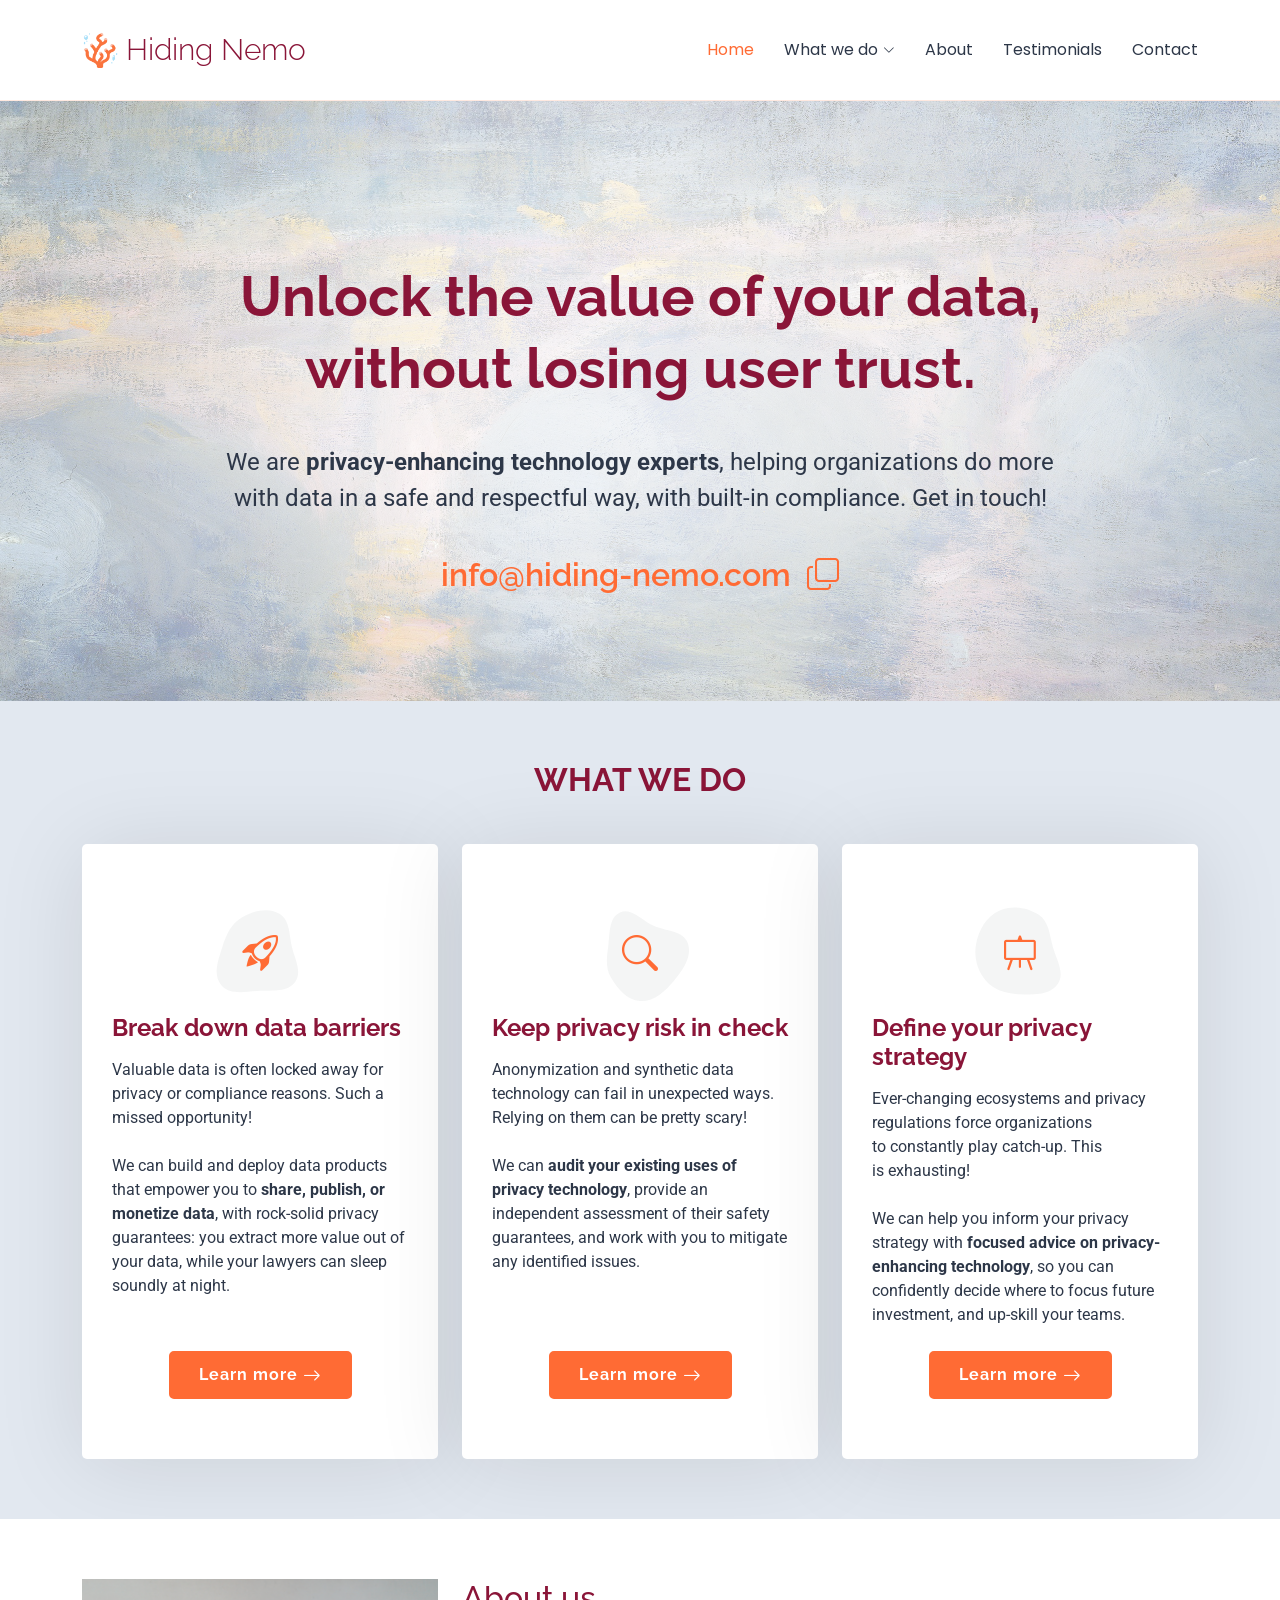
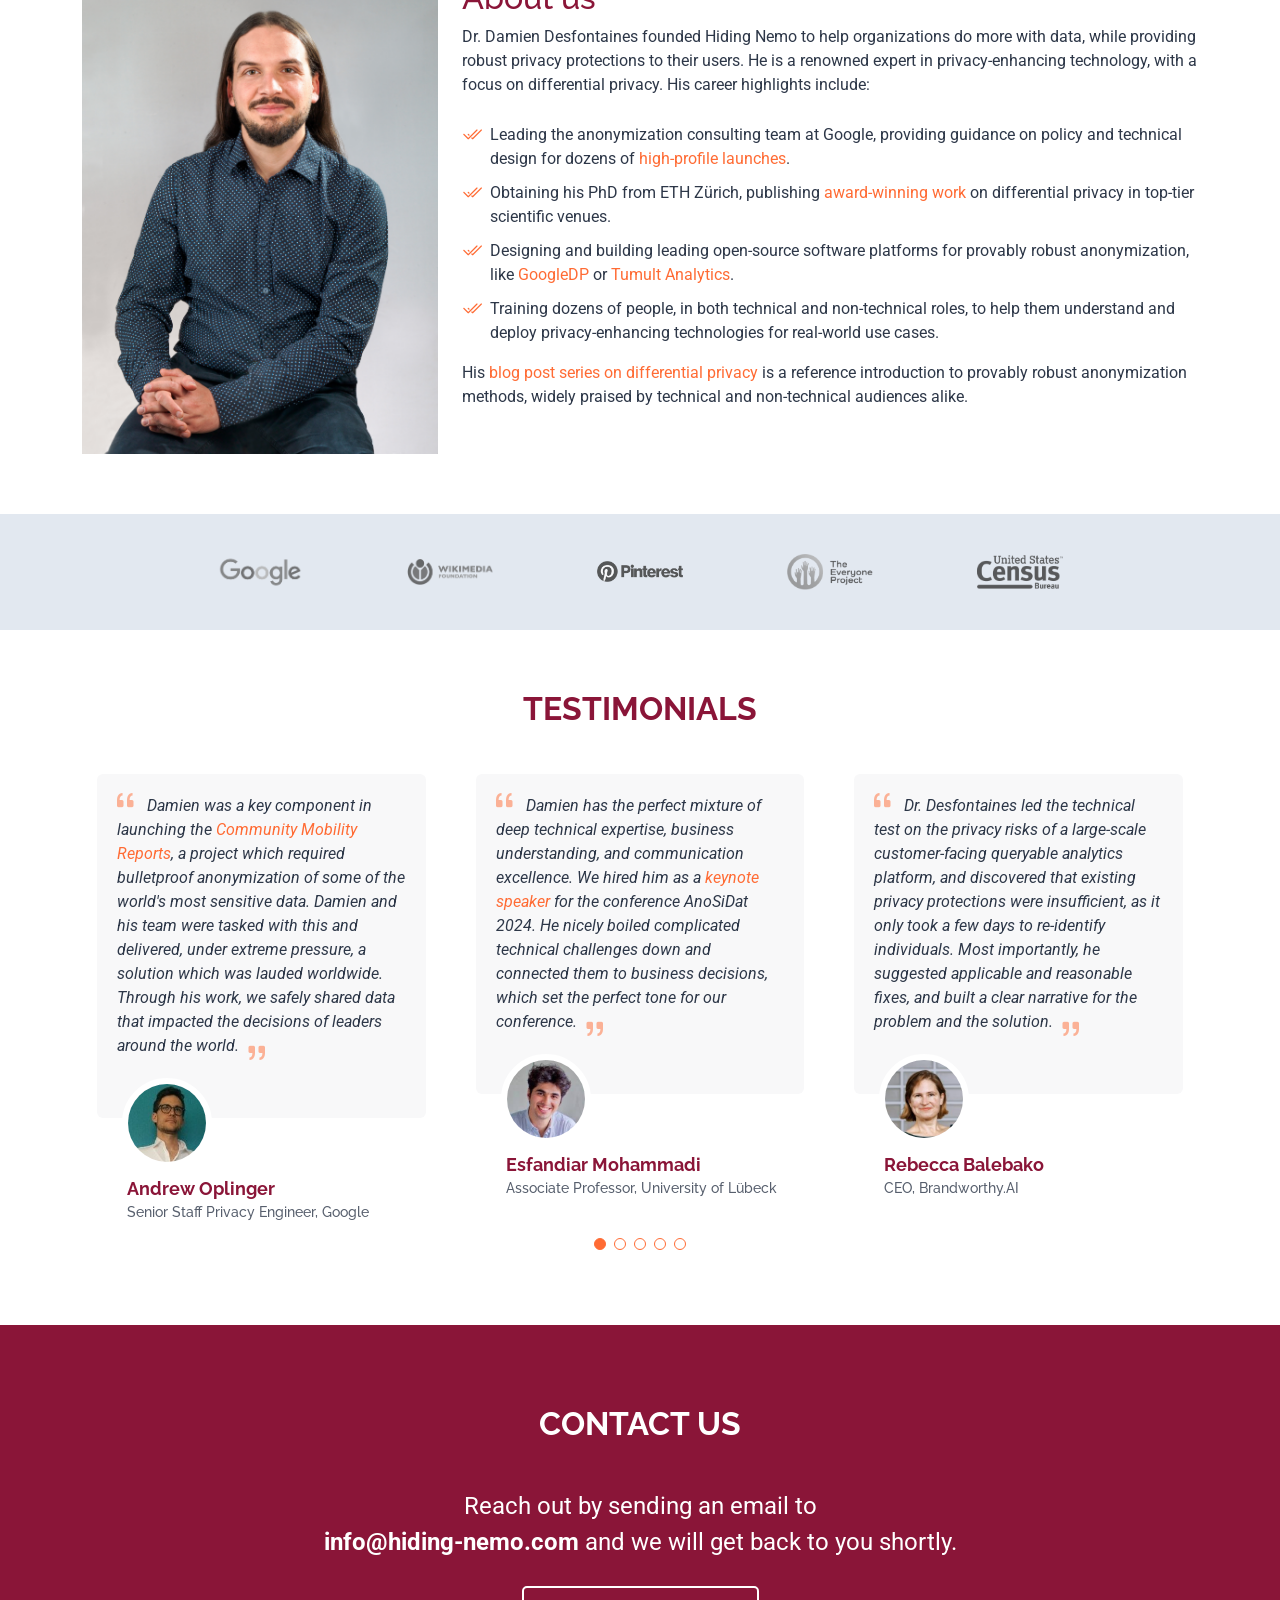
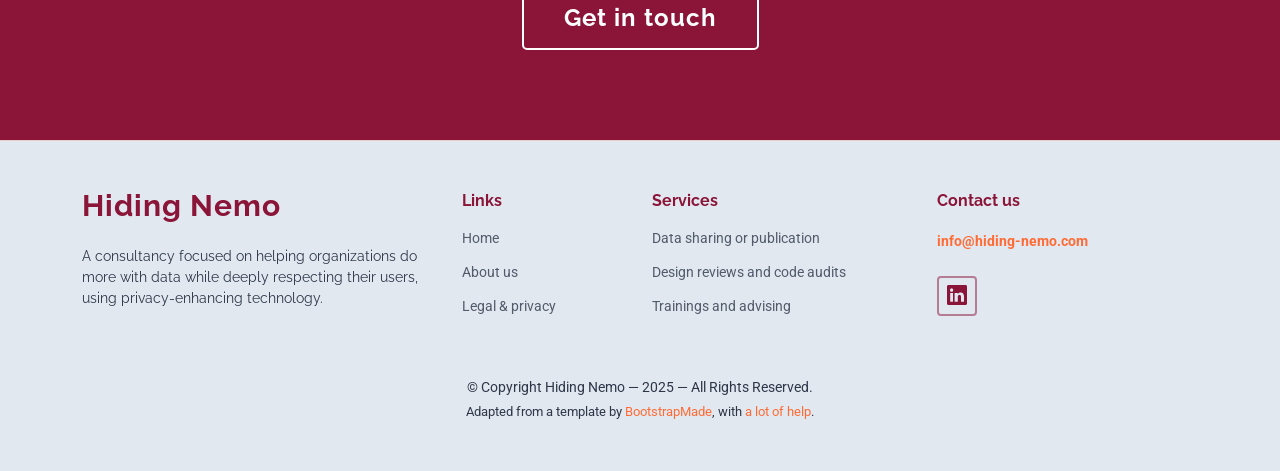
==== index.html @ 46b13c15 "website as of october 2025" ====
<!DOCTYPE html>
<html lang="en">

<head>
  <meta charset="utf-8">
  <meta content="width=device-width, initial-scale=1.0" name="viewport">
  <title>Hiding Nemo — Unlock the value of your data, without losing user trust.</title>

  <meta name="title" property="og:title" content="Hiding Nemo — Unlock the value of your data, without losing user trust." />
  <meta property="twitter:title" content="Hiding Nemo — Unlock the value of your data, without losing user trust." />
  <meta name="description" property="og:description" content="An independent consultancy helping organizations do more with data in a safe and respectful way, with built-in compliance. Get in touch!" />
  <meta name="twitter:description" content="An independent consultancy helping organizations do more with data in a safe and respectful way, with built-in compliance. Get in touch!" />
  <meta property="summary" content="An independent consultancy helping organizations do more with data in a safe and respectful way, with built-in compliance. Get in touch!"/>
  <meta name="twitter:card" content="summary"/>
  <meta name="image" property="og:image" content="https://hiding-nemo.com/assets/img/hero-screenshot.png" />
  <meta property="twitter:image" content="https://hiding-nemo.com/assets/img/hero-screenshot.png" />
  <meta property="twitter:image:alt" content="A simple logo showing a orange coral with a few bubbles around." />
  <link rel="canonical" href="https://hiding-nemo.com" />

  <meta name="keywords" content="privacy, privacy-enhancing technology, consultancy, damien desfontaines, hiding nemo, differential privacy, anonymization, privacy risk analysis">

  <meta name="google-site-verification" content="nn-i6v1p6hjgu8lfQR-I9v1l7ilHNwzikw5THmis2xc" />

  <!-- Favicons -->
  <link rel="apple-touch-icon" sizes="180x180" href="apple-touch-icon.png">
  <link rel="icon" type="image/png" sizes="32x32" href="favicon-32x32.png">
  <link rel="icon" type="image/png" sizes="16x16" href="favicon-16x16.png">
  <link rel="manifest" href="/site.webmanifest">

  <!-- Fonts -->
  <link href="https://fonts.googleapis.com" rel="preconnect">
  <link href="https://fonts.gstatic.com" rel="preconnect" crossorigin>
  <link href="https://fonts.googleapis.com/css2?family=Roboto:ital,wght@0,100;0,300;0,400;0,500;0,700;0,900;1,100;1,300;1,400;1,500;1,700;1,900&family=Poppins:ital,wght@0,100;0,200;0,300;0,400;0,500;0,600;0,700;0,800;0,900;1,100;1,200;1,300;1,400;1,500;1,600;1,700;1,800;1,900&family=Raleway:ital,wght@0,100;0,200;0,300;0,400;0,500;0,600;0,700;0,800;0,900;1,100;1,200;1,300;1,400;1,500;1,600;1,700;1,800;1,900&display=swap" rel="stylesheet">

  <!-- Vendor CSS Files -->
  <link href="assets/vendor/bootstrap/css/bootstrap.min.css" rel="stylesheet">
  <link href="assets/vendor/bootstrap-icons/bootstrap-icons.css" rel="stylesheet">
  <link href="assets/vendor/aos/aos.css" rel="stylesheet">
  <link href="assets/vendor/glightbox/css/glightbox.min.css" rel="stylesheet">
  <link href="assets/vendor/swiper/swiper-bundle.min.css" rel="stylesheet">

  <!-- Main CSS File -->
  <link href="assets/css/main.css" rel="stylesheet">
</head>

<body class="index-page">

  <header id="header" class="header d-flex align-items-center sticky-top">
    <div class="container-fluid container-xl position-relative d-flex align-items-center">

      <a href="index.html" class="logo d-flex align-items-center me-auto">
        <img src="assets/img/logo.png" alt="">
        <h1 class="sitename">Hiding Nemo</h1>
      </a>

      <nav id="navmenu" class="navmenu">
        <ul>
          <li><a href="#hero" class="active">Home<br></a></li>
          <li class="dropdown"><a href="#services"><span>What we do</span> <i class="bi bi-chevron-down toggle-dropdown"></i></a>
            <ul>
              <li><a href="building.html">Data sharing or publication</a></li>
              <li><a href="auditing.html">Design reviews and code audits</a></li>
              <li><a href="advising.html">Trainings and advising</a></li>
            </ul>
          </li>
          <li><a href="#about">About</a></li>
          <li><a href="#testimonials">Testimonials</a></li>
          <li><a href="#contact">Contact</a></li>
        </ul>
        <i class="mobile-nav-toggle d-xl-none bi bi-list"></i>
      </nav>

      <!-- <a class="btn-getstarted" href="#about">Get Started</a> -->

    </div>
  </header>

  <main class="main">

    <!-- Hero Section -->
    <section id="hero" class="hero section">

      <img src="assets/img/website-background-cropped-resized.jpg" alt="" data-aos="fade-in" class="">
      <!-- In case you're wondering: Claude Monet's Waterloo Bridge, London, at Sunset -->

      <div class="container">
        <div class="row justify-content-center" data-aos="zoom-out">
          <div class="col-lg-11 text-center">
            <h2>Unlock the value of your data, without losing user trust.</h2>
            <p>We are <b>privacy-enhancing technology experts</b>, helping
            organizations do more with data in a safe and respectful way, with
            built-in compliance. Get in touch!</p>
            <h3 id="hero-email">&nbsp;</h3>
            <script>
              var i = "info";
              var h = "hiding-nemo.com";
              var email = i + "@" + h;
              var copyIcon = '<i id="copy-icon" class="bi bi-copy"></i>';
              var copySuccessIcon = '<i id="copy-success-icon" class="bi bi-check2-square"></i>';
              var element = document.getElementById("hero-email");
              element.innerHTML = email + "&nbsp;&nbsp;" + copyIcon + copySuccessIcon;
              var copyElt = document.getElementById("copy-icon");
              var copySuccessElt = document.getElementById("copy-success-icon");
              console.log("hello!");
              element.addEventListener("click", async function(event) {
                try {
                  await navigator.clipboard.writeText(email);
                  console.log('Email copied to clipboard: ' + email);
                  copyElt.style.display = "none";
                  copySuccessElt.style.display = "revert";
                  setTimeout(() => {
                    copyElt.style.display = "revert";
                    copySuccessElt.style.display = "none";
                  }, 1500);
                } catch (err) {
                  console.error('Failed to copy email: ', err);
                }
              });
            </script>
          </div>
        </div>

      </div>

    </section><!-- /Hero Section -->

    <!-- Services Section -->
    <section id="services" class="services section light-background">

      <!-- Section Title -->
      <div class="container section-title" data-aos="fade-up">
        <h2>What we do</h2>
        <!--
        <p>We help organizations <b>unlock the value of their data</b>, in a way
        that provides a <b>rock-solid compliance story</b>, and <b>deeply
        respects their users</b>.</p>
        -->
      </div><!-- End Section Title -->

      <div class="container">

        <div class="row gy-4">

          <div class="col-lg-4" data-aos="fade-up" data-aos-delay="100">
            <div class="service-item position-relative">
              <div>
                <div class="icon">
                  <svg width="100" height="100" viewBox="0 0 600 600" xmlns="http://www.w3.org/2000/svg">
                    <path stroke="none" stroke-width="0" fill="#f5f5f5" d="M300,521.0016835830174C376.1290562159157,517.8887921683347,466.0731472004068,529.7835943286574,510.70327084640275,468.03025145048787C554.3714126377745,407.6079735673963,508.03601936045806,328.9844924480964,491.2728898941984,256.3432110539036C474.5976632858925,184.082847569629,479.9380746630129,96.60480741107993,416.23090153303,58.64404602377083C348.86323505073057,18.502131276798302,261.93793281208167,40.57373210992963,193.5410806939664,78.93577620505333C130.42746243093433,114.334589627462,98.30271207620316,179.96522072025542,76.75703585869454,249.04625023123273C51.97151888228291,328.5150500222984,13.704378332031375,421.85034740162234,66.52175969318436,486.19268352777647C119.04800174914682,550.1803526380478,217.28368757567262,524.383925680826,300,521.0016835830174"></path>
                  </svg>
                  <i class="bi bi-rocket-takeoff"></i>
                </div>
                <!-- TODO: decide whether to use class="stretched-link" here -->
                <a href="building.html">
                  <h3>Break down data barriers</h3>
                </a>
                <p>Valuable data is often locked away for privacy or compliance
                reasons. Such a missed opportunity!</p>
                <br>
                <p>We can build and deploy data products that empower you to
                <b>share, publish, or monetize data</b>, with rock-solid privacy
                guarantees: you extract more value out of your data, while
                your lawyers can sleep soundly at night.</p>
                <br>
              </div>
              <a class="read-more" href="building.html">
                <span>Learn more</span>
                <i class="bi bi-arrow-right"></i>
              </a>
            </div>
          </div><!-- End Service Item -->

          <div class="col-lg-4" data-aos="fade-up" data-aos-delay="200">
            <div class="service-item position-relative">
              <div>
                <div class="icon">
                  <svg width="100" height="100" viewBox="0 0 600 600" xmlns="http://www.w3.org/2000/svg">
                    <path stroke="none" stroke-width="0" fill="#f5f5f5" d="M300,582.0697525312426C382.5290701553225,586.8405444964366,449.9789794690241,525.3245884688669,502.5850820975895,461.55621195738473C556.606425686781,396.0723002908107,615.8543463187945,314.28637112970534,586.6730223649479,234.56875336149918C558.9533121215079,158.8439757836574,454.9685369536778,164.00468322053177,381.49747125262974,130.76875717737553C312.15926192815925,99.40240125094834,248.97055460311594,18.661163978235184,179.8680185752513,50.54337015887873C110.5421016452524,82.52863877960104,119.82277516462835,180.83849132639028,109.12597500060166,256.43424936330496C100.08760227029461,320.3096726198365,92.17705696193138,384.0621239912766,124.79988738764834,439.7174275375508C164.83382741302287,508.01625554203684,220.96474134820875,577.5009287672846,300,582.0697525312426"></path>
                  </svg>
                  <i class="bi bi-search"></i>
                </div>
                <a href="auditing.html">
                  <h3>Keep privacy risk in check</h3>
                </a>
                <p>Anonymization and synthetic data technology can fail in
                unexpected ways. Relying on them can be pretty scary!<p>
                <br>
                <p>We can <b>audit your existing uses of privacy technology</b>,
                  provide an independent assessment of their safety guarantees,
                  and work with you to mitigate any identified issues.</p>
                <br>
              </div>
              <a class="read-more" href="auditing.html">
                <span>Learn more</span>
                <i class="bi bi-arrow-right"></i>
              </a>
            </div>
          </div><!-- End Service Item -->

          <div class="col-lg-4" data-aos="fade-up" data-aos-delay="300">
            <div class="service-item position-relative">
              <div>
                <div class="icon">
                  <svg width="100" height="100" viewBox="0 0 600 600" xmlns="http://www.w3.org/2000/svg">
                    <path stroke="none" stroke-width="0" fill="#f5f5f5" d="M300,541.5067337569781C382.14930387511276,545.0595476570109,479.8736841581634,548.3450877840088,526.4010558755058,480.5488172755941C571.5218469581645,414.80211281144784,517.5187510058486,332.0715597781072,496.52539010469104,255.14436215662573C477.37192572678356,184.95920475031193,473.57363656557914,105.61284051026155,413.0603344069578,65.22779650032875C343.27470386102294,18.654635553484475,251.2091493199835,5.337323636656869,175.0934190732945,40.62881213300186C97.87086631185822,76.43348514350839,51.98124368387456,156.15599469081315,36.44837278890362,239.84606092416172C21.716077023791087,319.22268207091537,43.775223500013084,401.1760424656574,96.891909868211,461.97329694683043C147.22146801428983,519.5804099606455,223.5754009179313,538.201503339737,300,541.5067337569781"></path>
                  </svg>
                  <i class="bi bi-easel"></i>
                </div>
                <a href="advising.html">
                  <h3>Define your privacy strategy</h3>
                </a>
                <p>Ever-changing ecosystems and privacy regulations force
                organizations to constantly play catch-up. This is exhausting!</p>
                <br>
                <p>We can help you inform your privacy strategy with <b>focused
                  advice on privacy-enhancing technology</b>, so you can
                  confidently decide where to focus future investment, and
                  up-skill your teams.</p>
                <br>
              </div>
              <a class="read-more" href="advising.html">
                <span>Learn more</span>
                <i class="bi bi-arrow-right"></i>
              </a>
            </div>
          </div><!-- End Service Item -->

        </div>

      </div>

    </section><!-- /Services Section -->

    <!-- About Section -->
    <section id="about" class="about-alt section">

      <div class="container">

        <div class="row gy-4">
          <div class="col-lg-5 col-xl-4 position-relative align-self-start">
            <img src="assets/img/Damien_50_small.jpg" class="img-fluid" alt="A headshot of Damien Desfontaines.">
          </div>
          <div class="col-lg-7 col-xl-8 content" data-aos="fade-up" data-aos-delay="200">
            <h2>About us</h2>
            <p>
              Dr. Damien Desfontaines founded Hiding Nemo to help organizations do
              more with data, while providing robust privacy protections to
              their users. He is a renowned expert in privacy-enhancing
              technology, with a focus on differential privacy. His career
              highlights include:
            </p>
            <ul>
              <li><i class="bi bi-check2-all"></i> <span>Leading the
                  anonymization consulting team at Google, providing guidance on
                  policy and technical design for dozens of
                  <a href="https://www.google.com/covid19/mobility/">high-profile launches</a>.</span></li>
              <li><i class="bi bi-check2-all"></i> <span>Obtaining his PhD from
                  ETH Zürich, publishing
                  <a href="https://petsymposium.org/student-paper-award.php">award-winning work</a>
                  on differential privacy in top-tier scientific
                  venues.</span></li>
              <li><i class="bi bi-check2-all"></i> <span>Designing and building
                  leading open-source software platforms for provably robust
                  anonymization, like
                  <a href="https://github.com/google/differential-privacy">GoogleDP</a> or
                  <a href="https://gitlab.com/tumult-labs/analytics">Tumult Analytics</a>.</span></li>
              <li><i class="bi bi-check2-all"></i> <span>Training dozens of
                  people, in both technical and non-technical roles, to help
                  them understand and deploy privacy-enhancing technologies for
                  real-world use cases.</span></li>
            </ul>
            <p>
              His <a href="https://desfontain.es/blog/friendly-intro-to-differential-privacy.html">blog post series on differential privacy</a>
              is a reference introduction to provably robust anonymization
              methods, widely praised by technical and non-technical audiences
              alike.
            </p>
          </div>
        </div>

      </div>

    </section><!-- /About Section -->

    <!-- Clients Section -->
    <section id="clients" class="clients section light-background">

      <!--
      <div class="container">
        <div class="row justify-content-center" data-aos="fade-up">
          <div class="col-xl-10">
            <div class="text-center">
              <h5>We worked with organizations such as:</h5>
            </div>
          </div>
        </div>
      </div>
      -->


      <div class="container" data-aos="fade-up">


        <div class="row gy-4 justify-content-center">

          <div class="col-xl-2 col-md-3 col-6 client-logo">
            <img src="assets/img/clients/google.png" class="img-fluid" alt="">
          </div><!-- End Client Item -->

          <div class="col-xl-2 col-md-3 col-6 client-logo">
            <img src="assets/img/clients/wmf.png" class="img-fluid" alt="">
          </div><!-- End Client Item -->

          <div class="col-xl-2 col-md-3 col-6 client-logo">
            <img src="assets/img/clients/pinterest.png" class="img-fluid" alt="">
          </div><!-- End Client Item -->

          <div class="col-xl-2 col-md-3 col-6 client-logo">
            <img src="assets/img/clients/tep.png" class="img-fluid" alt="">
          </div><!-- End Client Item -->

          <div class="col-xl-2 col-md-3 col-6 client-logo">
            <img src="assets/img/clients/census.png" class="img-fluid" alt="">
          </div><!-- End Client Item -->

        </div>

      </div>

    </section><!-- /Clients Section -->

    <!-- Testimonials Section -->
    <section id="testimonials" class="testimonials section">

      <!-- Section Title -->
      <div class="container section-title" data-aos="fade-up">
        <h2>Testimonials</h2>
      </div><!-- End Section Title -->

      <div class="container" data-aos="fade-up" data-aos-delay="100">

        <div class="swiper init-swiper" data-speed="600" data-delay="8000" data-breakpoints="{ &quot;320&quot;: { &quot;slidesPerView&quot;: 1, &quot;spaceBetween&quot;: 40 }, &quot;1200&quot;: { &quot;slidesPerView&quot;: 3, &quot;spaceBetween&quot;: 40 } }">
          <script type="application/json" class="swiper-config">
            {
              "loop": true,
              "speed": 600,
              "autoplay": {
                "delay": 8000
              },
              "slidesPerView": "auto",
              "pagination": {
                "el": ".swiper-pagination",
                "type": "bullets",
                "clickable": true
              },
              "breakpoints": {
                "320": {
                  "slidesPerView": 1,
                  "spaceBetween": 40
                },
                "1200": {
                  "slidesPerView": 3,
                  "spaceBetween": 20
                }
              }
            }
          </script>
          <div class="swiper-wrapper">

            <div class="swiper-slide">
              <div class="testimonial-item">
                <p>
                  <i class="bi bi-quote quote-icon-left"></i>
                  <span>Damien was a key component in launching the
                    <a href="https://www.google.com/covid19/mobility/">Community Mobility Reports</a>,
                    a project which required bulletproof anonymization of
                    some of the world's most sensitive data. Damien and his team
                    were tasked with this and delivered, under extreme pressure,
                    a solution which was lauded worldwide. Through his work, we
                    safely shared data that impacted the decisions of leaders
                    around the world.</span><i class="bi bi-quote quote-icon-right"></i>
                </p>
                <img src="assets/img/testimonials/andrew.jpeg" class="testimonial-img" alt="">
                <h3>Andrew Oplinger</h3>
                <h4>Senior Staff Privacy Engineer, Google</h4>
              </div>
            </div><!-- End testimonial item -->

            <div class="swiper-slide">
              <div class="testimonial-item">
                <p>
                  <i class="bi bi-quote quote-icon-left"></i>
                  <span>Damien has the perfect mixture of deep technical
                  expertise, business understanding, and communication
                  excellence. We hired him as a
                  <a href="https://desfontain.es/blog/five-stages.html">keynote speaker</a>
                  for the conference AnoSiDat 2024. He nicely boiled complicated
                  technical challenges down and connected them to business
                  decisions, which set the perfect tone for our
                  conference.</span><i class="bi bi-quote quote-icon-right"></i>
                </p>
                <img src="assets/img/testimonials/esfandiar.jpeg" class="testimonial-img" alt="">
                <h3>Esfandiar Mohammadi</h3>
                <h4>Associate Professor, University of Lübeck</h4>
              </div>
            </div><!-- End testimonial item -->

            <div class="swiper-slide">
              <div class="testimonial-item">
                <p>
                  <i class="bi bi-quote quote-icon-left"></i>
                  <span>Dr. Desfontaines led the technical test on the privacy
                    risks of a large-scale customer-facing queryable analytics
                    platform, and discovered that existing privacy protections
                    were insufficient, as it only took a few days to re-identify
                    individuals. Most importantly, he suggested applicable and
                    reasonable fixes, and built a clear narrative for the
                    problem and the solution.</span><i class="bi bi-quote quote-icon-right"></i>
                </p>
                <img src="assets/img/testimonials/rebecca.jpg" class="testimonial-img" alt="">
                <h3>Rebecca Balebako</h3>
                <h4>CEO, Brandworthy.AI</h4>
              </div>
            </div><!-- End testimonial item -->

            <div class="swiper-slide">
              <div class="testimonial-item">
              <p>
              <i class=" bi bi-quote quote-icon-left"></i>
                <span>Damien was an integral contributor to the Wikimedia
                Foundation's
                <a href="https://diff.wikimedia.org/2023/06/21/new-dataset-uncovers-wikipedia-browsing-habits-while-protecting-users/">differentially private pageview data release</a>,
                helping to shepherd it from concept to experiment to a deployed
                data product. He is particularly gifted at listening to,
                communicating with, and educating every member of an
                organization about differential privacy, from the C-suite to
                product owners to individual contributors.</span><i class="bi bi-quote quote-icon-right"></i>
                </p>
                <img src="assets/img/testimonials/hal.jpeg" class="testimonial-img" alt="">
                <h3>Hal Triedman</h3>
                <h4>Senior Privacy Engineer, Wikimedia Foundation</h4>
              </div>
            </div><!-- End testimonial item -->

            <div class="swiper-slide">
              <div class="testimonial-item">
              <p>
              <i class=" bi bi-quote quote-icon-left"></i>
                <span>Damien's guidance evolved my rudimentary understanding of
                  differential privacy to an understandable
                  <a href="https://practicaldataprivacybook.com/">chapter</a> and
                  <a href="https://github.com/kjam/practical-data-privacy">open-source code</a>&nbsp;—&nbsp;all
                  within 2 months. His deep technical expertise, teaching and
                  communication experience and his sharp ability to identify
                  potential misunderstandings and address them make him an
                  amazing advisor to any differential privacy or privacy risk
                  problem.</span><i class="bi bi-quote quote-icon-right"></i>
                </p>
                <img src="assets/img/testimonials/katharine.png" class="testimonial-img" alt="">
                <h3>Katharine Jarmul</h3>
                <h4>Principal Data Scientist, Thoughtworks</h4>
              </div>
            </div><!-- End testimonial item -->

          </div>
          <div class="swiper-pagination"></div>
        </div>

      </div>

    </section><!-- /Testimonials Section -->


    <!-- Call To Action Section -->
    <section id="contact" class="call-to-action section dark-background">

      <div class="container">
        <div class="row justify-content-center" data-aos="zoom-out" data-aos-delay="100">
          <div class="col-xl-10">
            <div class="section-title">
              <h2>Contact us</h2>
            </div>
            <div class="text-center">
              <p>Reach out by sending an email to
              <script>
                let user = "info";
                let domain = "hiding-nemo.com";
                document.write(
                  '<b><a href="mailto:' + user + '@' + domain + '">'
                  + '<span class="nowrap">'
                  + user + '@' + domain 
                  + '</span>'
                  + '</a></b>');
              </script>
              and we will get back to you shortly.</p>
              <script>
                document.write('<a class="cta-btn" href="mailto:' + user + '@' + domain + '">Get in touch</a>');
              </script>
            </div>
          </div>
        </div>
      </div>

    </section><!-- /Call To Action Section -->

  </main>

  <footer id="footer" class="footer light-background">

    <div class="container footer-top">
      <div class="row gy-4">
        <div class="col-lg-4 col-md-12 footer-about">
          <a href="index.html" class="logo d-flex align-items-center">
            <span class="sitename">Hiding Nemo</span>
          </a>
          <p>A consultancy focused on helping organizations do more with data
          while deeply respecting their users, using privacy-enhancing
          technology.</p>
        </div>

        <div class="col-lg-2 col-3 footer-links">
          <h4>Links</h4>
          <ul>
            <li><a href="#hero">Home</a></li>
            <li><a href="#about">About us</a></li>
            <li><a href="legal.html">Legal &amp; privacy</a></li>
          </ul>
        </div>

        <div class="col-lg-3 col-5 footer-links">
          <h4>Services</h4>
          <ul>
            <li><a href="building.html">Data sharing or publication</a></li>
            <li><a href="auditing.html">Design reviews and code audits</a></li>
            <li><a href="advising.html">Trainings and advising</a></li>
          </ul>
        </div>

        <div class="col-lg-3 col-4 footer-contact text-center text-md-start">
          <h4>Contact us</h4>
          <p><span>
          <script>
            let before = "info";
            let after = "hiding-nemo.com";
            document.write('<b><a href="mailto:' + before + '@' + after + '">' + before+ '@' + after + '</a></b>');
          </script>
          </span></p>
          <div class="social-links d-flex mt-4">
            <a href="https://www.linkedin.com/company/hiding-nemo"><i class="bi bi-linkedin"></i></a>
          </div>
        </div>

      </div>
    </div>

    <div class="container copyright text-center mt-4">
      <p>© <span>Copyright Hiding Nemo — 2025 — All Rights Reserved.</span></p>
      <div class="credits">
        <!-- All the links in the footer should remain intact. -->
        <!-- You can delete the links only if you've purchased the pro version. -->
        <!-- Licensing information: https://bootstrapmade.com/license/ -->
        Adapted from a template by <a href="https://bootstrapmade.com/">BootstrapMade</a>,
        with <a href="legal.html">a lot of help</a>.
      </div>
    </div>

  </footer>

  <!-- Scroll Top -->
  <a href="#" id="scroll-top" class="scroll-top d-flex align-items-center justify-content-center"><i class="bi bi-arrow-up-short"></i></a>

  <!-- Mastodon verification-->
  <a rel="me" href="https://hachyderm.io/@tedted"></a>

  <!-- Preloader -->
  <div id="preloader"></div>

  <!-- Vendor JS Files -->
  <script src="assets/vendor/bootstrap/js/bootstrap.bundle.min.js"></script>
  <script src="assets/vendor/php-email-form/validate.js"></script>
  <script src="assets/vendor/aos/aos.js"></script>
  <script src="assets/vendor/purecounter/purecounter_vanilla.js"></script>
  <script src="assets/vendor/glightbox/js/glightbox.min.js"></script>
  <script src="assets/vendor/swiper/swiper-bundle.min.js"></script>
  <script src="assets/vendor/imagesloaded/imagesloaded.pkgd.min.js"></script>
  <script src="assets/vendor/isotope-layout/isotope.pkgd.min.js"></script>

  <!-- Main JS File -->
  <script src="assets/js/main.js"></script>

</body>

</html>
---- assets/css/main.css ----
/**
* Template Name: OnePage
* Template URL: https://bootstrapmade.com/onepage-multipurpose-bootstrap-template/
* Updated: Aug 07 2024 with Bootstrap v5.3.3
* Author: BootstrapMade.com
* License: https://bootstrapmade.com/license/
*/

/*--------------------------------------------------------------
# Font & Color Variables
# Help: https://bootstrapmade.com/color-system/
--------------------------------------------------------------*/
/* Fonts */
:root {
  --default-font: "Roboto",  system-ui, -apple-system, "Segoe UI", Roboto, "Helvetica Neue", Arial, "Noto Sans", "Liberation Sans", sans-serif, "Apple Color Emoji", "Segoe UI Emoji", "Segoe UI Symbol", "Noto Color Emoji";
  --heading-font: "Raleway",  sans-serif;
  --nav-font: "Poppins",  sans-serif;
}

/* Global Colors - The following color variables are used throughout the website. Updating them here will change the color scheme of the entire website */
:root { 
  --background-color: #ffffff; /* White. Background color for the entire website, including individual sections */
  --default-color: #2D3748; /* Charcoal. Default color used for the majority of the text content across the entire website */
  --heading-color: #8A1538; /* Dark red. Color for headings, subheadings and title throughout the website */
  --accent-color: #FF6B34; /* Orange. Accent color that represents your brand on the website. It's used for buttons, links, and other elements that need to stand out */
  --surface-color: #ffffff; /* White. The surface color is used as a background of boxed elements within sections, such as cards, icon boxes, or other elements that require a visual separation from the global background. */
  --contrast-color: #ffffff; /* White. Contrast color for text, ensuring readability against backgrounds of accent, heading, or default colors. */
}

/* Nav Menu Colors - The following color variables are used specifically for the navigation menu. They are separate from the global colors to allow for more customization options */
:root {
  --nav-color: var(--default-color);  /* The default color of the main navmenu links */
  --nav-hover-color: var(--accent-color); /* Applied to main navmenu links when they are hovered over or active */
  --nav-mobile-background-color: var(--background-color); /* Used as the background color for mobile navigation menu */
  --nav-dropdown-background-color: var(--background-color); /* Used as the background color for dropdown items that appear when hovering over primary navigation items */
  --nav-dropdown-color: var(--nav-color); /* Used for navigation links of the dropdown items in the navigation menu. */
  --nav-dropdown-hover-color: var(--nav-hover-color); /* Similar to --nav-hover-color, this color is applied to dropdown navigation links when they are hovered over. */
}

/* Color Presets - These classes override global colors when applied to any section or element, providing reuse of the sam color scheme. */

.light-background {
  --background-color: #E2E8F0;
  --surface-color: #ffffff;
}

.dark-background {
  --background-color: #8A1538;
  --default-color: #ffffff;
  --heading-color: #ffffff;
  --surface-color: #8A1538;
  --contrast-color: #ffffff;
}

/* Smooth scroll */
:root {
  scroll-behavior: smooth;
}

/*--------------------------------------------------------------
# General Styling & Shared Classes
--------------------------------------------------------------*/
body {
  color: var(--default-color);
  background-color: var(--background-color);
  font-family: var(--default-font);
}

a {
  color: var(--accent-color);
  text-decoration: none;
  transition: 0.3s;
}

a:hover {
  color: color-mix(in srgb, var(--accent-color), transparent 25%);
  text-decoration: none;
}

h1,
h2,
h3,
h4,
h5,
h6 {
  color: var(--heading-color);
  font-family: var(--heading-font);
}

p {
  text-wrap: pretty;
}

/*--------------------------------------------------------------
# Global Header
--------------------------------------------------------------*/
.header {
  color: var(--default-color);
  background-color: var(--background-color);
  padding: 20px 0;
  transition: all 0.5s;
  z-index: 997;
  border-bottom: 1px solid color-mix(in srgb, var(--accent-color), transparent 85%);
}

.header .logo {
  line-height: 1;
}

.header .logo img {
  max-height: 36px;
  margin-right: 8px;
}

.header .logo h1 {
  font-size: 30px;
  margin: 0;
  font-weight: 300;
  color: var(--heading-color);
}

.header .btn-getstarted,
.header .btn-getstarted:focus {
  color: var(--contrast-color);
  background: var(--accent-color);
  font-size: 14px;
  padding: 8px 25px;
  margin: 0 0 0 30px;
  border-radius: 4px;
  transition: 0.3s;
}

.header .btn-getstarted:hover,
.header .btn-getstarted:focus:hover {
  color: var(--contrast-color);
  background: color-mix(in srgb, var(--accent-color), transparent 15%);
}

@media (max-width: 1200px) {
  .header .logo {
    order: 1;
  }

  .header .btn-getstarted {
    order: 2;
    margin: 0 15px 0 0;
    padding: 6px 15px;
  }

  .header .navmenu {
    order: 3;
  }
}

.scrolled .header {
  border-color: var(--contrast-color);
  box-shadow: 0px 0 18px rgba(0, 0, 0, 0.1);
}

/*--------------------------------------------------------------
# Navigation Menu
--------------------------------------------------------------*/
/* Navmenu - Desktop */
@media (min-width: 1200px) {
  .navmenu {
    padding: 0;
  }

  .navmenu ul {
    margin: 0;
    padding: 0;
    display: flex;
    list-style: none;
    align-items: center;
  }

  .navmenu li {
    position: relative;
  }

  .navmenu a,
  .navmenu a:focus {
    color: var(--nav-color);
    padding: 18px 15px;
    font-size: 16px;
    font-family: var(--nav-font);
    font-weight: 400;
    display: flex;
    align-items: center;
    justify-content: space-between;
    white-space: nowrap;
    transition: 0.3s;
  }

  .navmenu a i,
  .navmenu a:focus i {
    font-size: 12px;
    line-height: 0;
    margin-left: 5px;
    transition: 0.3s;
  }

  .navmenu li:last-child a {
    padding-right: 0;
  }

  .navmenu li:hover>a,
  .navmenu .active,
  .navmenu .active:focus {
    color: var(--nav-hover-color);
  }

  .navmenu .dropdown ul {
    margin: 0;
    padding: 10px 0;
    background: var(--nav-dropdown-background-color);
    display: block;
    position: absolute;
    visibility: hidden;
    left: 14px;
    top: 130%;
    opacity: 0;
    transition: 0.3s;
    border-radius: 4px;
    z-index: 99;
    box-shadow: 0px 0px 30px rgba(0, 0, 0, 0.1);
  }

  .navmenu .dropdown ul li {
    min-width: 200px;
  }

  .navmenu .dropdown ul a {
    padding: 10px 20px;
    font-size: 15px;
    text-transform: none;
    color: var(--nav-dropdown-color);
  }

  .navmenu .dropdown ul a i {
    font-size: 12px;
  }

  .navmenu .dropdown ul a:hover,
  .navmenu .dropdown ul .active,
  .navmenu .dropdown ul li:hover>a {
    color: var(--nav-dropdown-hover-color);
  }

  .navmenu .dropdown:hover>ul {
    opacity: 1;
    top: 100%;
    visibility: visible;
  }

  .navmenu .dropdown .dropdown ul {
    top: 0;
    left: -90%;
    visibility: hidden;
  }

  .navmenu .dropdown .dropdown:hover>ul {
    opacity: 1;
    top: 0;
    left: -100%;
    visibility: visible;
  }
}

/* Navmenu - Mobile */
@media (max-width: 1199px) {
  .mobile-nav-toggle {
    color: var(--nav-color);
    font-size: 28px;
    line-height: 0;
    margin-right: 10px;
    cursor: pointer;
    transition: color 0.3s;
  }

  .navmenu {
    padding: 0;
    z-index: 9997;
  }

  .navmenu ul {
    display: none;
    list-style: none;
    position: absolute;
    inset: 60px 20px 20px 20px;
    padding: 10px 0;
    margin: 0;
    border-radius: 6px;
    background-color: var(--nav-mobile-background-color);
    overflow-y: auto;
    transition: 0.3s;
    z-index: 9998;
    box-shadow: 0px 0px 30px rgba(0, 0, 0, 0.1);
  }

  .navmenu a,
  .navmenu a:focus {
    color: var(--nav-dropdown-color);
    padding: 10px 20px;
    font-family: var(--nav-font);
    font-size: 17px;
    font-weight: 500;
    display: flex;
    align-items: center;
    justify-content: space-between;
    white-space: nowrap;
    transition: 0.3s;
  }

  .navmenu a i,
  .navmenu a:focus i {
    font-size: 12px;
    line-height: 0;
    margin-left: 5px;
    width: 30px;
    height: 30px;
    display: flex;
    align-items: center;
    justify-content: center;
    border-radius: 50%;
    transition: 0.3s;
    background-color: color-mix(in srgb, var(--accent-color), transparent 90%);
  }

  .navmenu a i:hover,
  .navmenu a:focus i:hover {
    background-color: var(--accent-color);
    color: var(--contrast-color);
  }

  .navmenu a:hover,
  .navmenu .active,
  .navmenu .active:focus {
    color: var(--nav-dropdown-hover-color);
  }

  .navmenu .active i,
  .navmenu .active:focus i {
    background-color: var(--accent-color);
    color: var(--contrast-color);
    transform: rotate(180deg);
  }

  .navmenu .dropdown ul {
    position: static;
    display: none;
    z-index: 99;
    padding: 10px 0;
    margin: 10px 20px;
    background-color: var(--nav-dropdown-background-color);
    border: 1px solid color-mix(in srgb, var(--default-color), transparent 90%);
    box-shadow: none;
    transition: all 0.5s ease-in-out;
  }

  .navmenu .dropdown ul ul {
    background-color: rgba(33, 37, 41, 0.1);
  }

  .navmenu .dropdown>.dropdown-active {
    display: block;
    background-color: rgba(33, 37, 41, 0.03);
  }

  .mobile-nav-active {
    overflow: hidden;
  }

  .mobile-nav-active .mobile-nav-toggle {
    color: #fff;
    position: absolute;
    font-size: 32px;
    top: 15px;
    right: 15px;
    margin-right: 0;
    z-index: 9999;
  }

  .mobile-nav-active .navmenu {
    position: fixed;
    overflow: hidden;
    inset: 0;
    background: rgba(33, 37, 41, 0.8);
    transition: 0.3s;
  }

  .mobile-nav-active .navmenu>ul {
    display: block;
  }
}

/*--------------------------------------------------------------
# Global Footer
--------------------------------------------------------------*/
.footer {
  color: var(--default-color);
  background-color: var(--background-color);
  border-top: 1px solid color-mix(in srgb, var(--accent-color), transparent 80%);
  font-size: 14px;
  padding-bottom: 50px;
  position: relative;
}

.footer .footer-top {
  padding-top: 50px;
}

.footer .footer-about .logo {
  line-height: 1;
  margin-bottom: 25px;
}

.footer .footer-about .logo img {
  max-height: 40px;
  margin-right: 6px;
}

.footer .footer-about .logo span {
  color: var(--heading-color);
  font-size: 30px;
  font-weight: 700;
  letter-spacing: 1px;
  font-family: var(--heading-font);
}

.footer .footer-about p {
  font-size: 14px;
  font-family: var(--heading-font);
}

.footer .social-links a {
  display: flex;
  align-items: center;
  justify-content: center;
  width: 40px;
  height: 40px;
  border-radius: 4px;
  border: 2px solid color-mix(in srgb, var(--heading-color), transparent 50%);
  font-size: 20px;
  color: var(--heading-color);
  margin-right: 10px;
  transition: 0.3s;
}

.footer .social-links a:hover {
  background-color: var(--heading-color);
  color: var(--contrast-color);
  border-color: var(--heading-color);
}

.footer h4 {
  font-size: 16px;
  font-weight: bold;
  position: relative;
  padding-bottom: 12px;
}

.footer .footer-links {
  margin-bottom: 30px;
}

.footer .footer-links ul {
  list-style: none;
  padding: 0;
  margin: 0;
}

.footer .footer-links ul i {
  padding-right: 2px;
  font-size: 12px;
  line-height: 0;
}

.footer .footer-links ul li {
  padding: 10px 0;
  display: flex;
  align-items: center;
}

.footer .footer-links ul li:first-child {
  padding-top: 0;
}

.footer .footer-links ul a {
  color: color-mix(in srgb, var(--default-color), transparent 20%);
  display: inline-block;
  line-height: 1;
}

.footer .footer-links ul a:hover {
  color: var(--accent-color);
}

.footer .footer-contact p {
  margin-bottom: 5px;
}

/*
.footer .copyright {
  padding-top: 25px;
  padding-bottom: 25px;
  background-color: var(--accent-color);
  color: var(--contrast-color);
}
*/

.footer .copyright p {
  margin-bottom: 0;
}

.footer .credits {
  margin-top: 4px;
  font-size: 13px;
}

/*
.footer .credits a {
  color: color-mix(in srgb, var(--contrast-color), transparent 30%);
}
*/

/*--------------------------------------------------------------
# Preloader
--------------------------------------------------------------*/
#preloader {
  position: fixed;
  inset: 0;
  z-index: 999999;
  overflow: hidden;
  background: var(--background-color);
  transition: all 0.6s ease-out;
}

#preloader:before {
  content: "";
  position: fixed;
  top: calc(50% - 30px);
  left: calc(50% - 30px);
  border: 6px solid #ffffff;
  border-color: var(--accent-color) transparent var(--accent-color) transparent;
  border-radius: 50%;
  width: 60px;
  height: 60px;
  animation: animate-preloader 1.5s linear infinite;
}

@keyframes animate-preloader {
  0% {
    transform: rotate(0deg);
  }

  100% {
    transform: rotate(360deg);
  }
}

/*--------------------------------------------------------------
# Scroll Top Button
--------------------------------------------------------------*/
.scroll-top {
  position: fixed;
  visibility: hidden;
  opacity: 0;
  right: 15px;
  bottom: 15px;
  z-index: 99999;
  background-color: var(--accent-color);
  width: 40px;
  height: 40px;
  border-radius: 4px;
  transition: all 0.4s;
}

.scroll-top i {
  font-size: 24px;
  color: var(--contrast-color);
  line-height: 0;
}

.scroll-top:hover {
  background-color: color-mix(in srgb, var(--accent-color), transparent 20%);
  color: var(--contrast-color);
}

.scroll-top.active {
  visibility: visible;
  opacity: 1;
}

/*--------------------------------------------------------------
# Disable aos animation delay on mobile devices
--------------------------------------------------------------*/
@media screen and (max-width: 767px) {
  [data-aos-delay] {
    transition-delay: 0 !important;
  }
}

/*--------------------------------------------------------------
# Global Page Titles & Breadcrumbs
--------------------------------------------------------------*/
.page-title {
  color: var(--default-color);
  background-color: var(--background-color);
  padding: 120px 0;
  text-align: center;
  position: relative;
}

.page-title h1 {
  font-size: 42px;
  font-weight: 700;
  margin-bottom: 10px;
}

.page-title .breadcrumbs ol {
  display: flex;
  flex-wrap: wrap;
  list-style: none;
  justify-content: center;
  padding: 0;
  margin: 0;
  font-size: 16px;
  font-weight: 400;
}

.page-title .breadcrumbs ol a {
  color: color-mix(in srgb, var(--default-color), transparent 20%);
}

.page-title .breadcrumbs ol li+li {
  padding-left: 10px;
}

.page-title .breadcrumbs ol li+li::before {
  content: "/";
  display: inline-block;
  padding-right: 10px;
  color: color-mix(in srgb, var(--default-color), transparent 70%);
}

/*--------------------------------------------------------------
# Global Sections
--------------------------------------------------------------*/
section,
.section {
  color: var(--default-color);
  background-color: var(--background-color);
  padding: 60px 0;
  scroll-margin-top: 100px;
  overflow: clip;
}

@media (max-width: 1199px) {

  section,
  .section {
    scroll-margin-top: 76px;
  }
}

/*--------------------------------------------------------------
# Global Section Titles
--------------------------------------------------------------*/
.section-title {
  text-align: center;
  padding-bottom: 30px;
  position: relative;
}

.section-title h2 {
  font-size: 32px;
  font-weight: 700;
  margin-bottom: 15px;
  text-transform: uppercase;
}

.section-title p {
  margin-bottom: 0;
}

/*--------------------------------------------------------------
# Hero Section
--------------------------------------------------------------*/
.hero {
  width: 100%;
  min-height: calc(100vh - 300px);
  position: relative;
  display: flex;
  align-items: center;
  justify-content: center;
  padding: 120px 0 60px 0;
  overflow: hidden;
  /*
  background: color-mix(in srgb, var(--nav-color), transparent 80%);
  background-image: url("../img/cartographer.png");
  */
}

.hero:before {
  content: "";
  background: radial-gradient(ellipse at 50% 50%, rgba(255, 255, 255, 0.8) 0%, rgba(255, 255, 255, 0.7) 35%, rgba(255, 255, 255, 0.2) 100%);
  position: absolute;
  inset: 0;
  z-index: 2;
}

.hero img {
  position: absolute;
  inset: 0;
  display: block;
  width: 100%;
  height: 100%;
  object-fit: cover;
  z-index: 1;
}

.hero .container {
  position: relative;
  z-index: 3;
}

.hero h2 {
  margin: 0;
  font-size: 56px;
  font-weight: 700;
  line-height: 72px;
  text-wrap: balance;
}

.hero p {
  margin: 40px 0;
  font-size: 24px;
  color: var(--default-color);
  text-wrap: balance;
}

.hero h3 {
  font-weight: 600;
  font-size: 32px;
  color: var(--accent-color);
  cursor: pointer;
}

@media (max-width: 991px) {
  .hero h2 {
    font-size: 40px;
    line-height: 52px;
  }

  .hero p {
    font-size: 21px;
  }

  .hero h3 {
    font-size: 28px;
  }
}

@media (max-width: 767px) {
  .hero h2 {
    font-size: 32px;
    line-height: 42px;
  }

  .hero p {
    font-size: 18px;
  }

  .hero h3 {
    font-size: 24px;
  }
}


.hero .btn-get-started {
  color: var(--contrast-color);
  background: var(--accent-color);
  font-weight: 600;
  font-size: 16px;
  letter-spacing: 0.5px;
  display: inline-block;
  padding: 14px 50px;
  border-radius: 5px;
  transition: 0.5s;
  margin-top: 30px;
}

.hero .btn-get-started:hover {
  background: color-mix(in srgb, var(--accent-color), transparent 15%);
}

.hero .icon-box {
  background-color: var(--surface-color);
  padding: 50px 30px;
  position: relative;
  overflow: hidden;
  box-shadow: 0 0 29px 0 rgba(0, 0, 0, 0.1);
  transition: all 0.3s ease-in-out;
  border-radius: 8px;
  z-index: 1;
  height: 100%;
  width: 100%;
}

.hero .icon-box .title {
  font-weight: 700;
  margin-bottom: 15px;
  font-size: 18px;
}

.hero .icon-box .title a {
  color: var(--heading-color);
  transition: 0.3s;
}

.hero .icon-box .description {
  font-size: 15px;
  margin-bottom: 0;
  color: color-mix(in srgb, var(--default-color), transparent 40%);
}

.hero .icon-box .icon {
  margin-bottom: 20px;
  padding-top: 10px;
  display: inline-block;
  transition: all 0.3s ease-in-out;
  font-size: 36px;
  line-height: 1;
  color: var(--accent-color);
}

@media (min-width: 640px) {
  .hero .icon-box:hover {
    transform: scale(1.08);
  }

  .hero .icon-box:hover .title a {
    color: var(--accent-color);
  }
}

/*--------------------------------------------------------------
# About Section
--------------------------------------------------------------*/
.about ul {
  list-style: none;
  padding: 0;
}

.about ul li {
  padding-bottom: 5px;
  display: flex;
  align-items: center;
}

.about ul i {
  font-size: 20px;
  padding-right: 4px;
  color: var(--accent-color);
}

/*--------------------------------------------------------------
# Stats Section
--------------------------------------------------------------*/
.stats {
  padding: 30px 0;
}

.stats .stats-item {
  padding: 30px;
  width: 100%;
}

.stats .stats-item span {
  font-size: 48px;
  display: block;
  color: var(--accent-color);
  font-weight: 700;
}

.stats .stats-item p {
  color: color-mix(in srgb, var(--default-color), transparent 40%);
  padding: 0;
  margin: 0;
  font-family: var(--heading-font);
  font-size: 15px;
  font-weight: 600;
}

/*--------------------------------------------------------------
# About Alt Section
--------------------------------------------------------------*/
.about-alt .content h3 {
  font-size: 1.75rem;
  font-weight: 700;
}

.about-alt .content ul {
  list-style: none;
  padding: 0;
}

.about-alt .content ul li {
  padding: 10px 0 0 0;
  display: flex;
}

.about-alt .content ul i {
  color: var(--accent-color);
  margin-right: 0.5rem;
  line-height: 1.2;
  font-size: 1.25rem;
}

.about-alt .content p:last-child {
  margin-bottom: 0;
}

.headshot-container {
  position: relative;
  width: 100%;
  height: 100%;
}

.headshot-container::before {
  content: "";
  position: absolute;
  width: 100%;
  height: 100%;
  background-image: url("../img/headshot-50.jpg");
  background-repeat: no-repeat;
  background-size: cover;
  background-position: center;
}

/*--------------------------------------------------------------
# Clients Section
--------------------------------------------------------------*/
.clients {
  padding: 20px 0;
}

.clients .client-logo {
  display: flex;
  justify-content: center;
  align-items: center;
  overflow: hidden;
}

.clients .client-logo img {
  padding: 20px 40px;
  transition: 0.3s;
  opacity: 0.8;
  filter: grayscale(100);
}

.clients .client-logo img:hover {
  filter: none;
  opacity: 1;
  transform: scale(1.1);
}

@media (max-width: 640px) {
  .clients .client-logo img {
    padding: 20px;
  }
}

/*--------------------------------------------------------------
# Testimonials Section
--------------------------------------------------------------*/
.testimonials .testimonials-carousel,
.testimonials .testimonials-slider {
  overflow: hidden;
}

.testimonials .testimonial-item {
  box-sizing: content-box;
  min-height: 320px;
}

.testimonials .testimonial-item .testimonial-img {
  width: 90px;
  border-radius: 50%;
  margin: -40px 0 0 40px;
  position: relative;
  z-index: 2;
  border: 6px solid var(--background-color);
}

.testimonials .testimonial-item h3 {
  font-size: 18px;
  font-weight: bold;
  margin: 10px 0 5px 45px;
}

.testimonials .testimonial-item h4 {
  font-size: 14px;
  color: color-mix(in srgb, var(--default-color), transparent 20%);
  margin: 0 0 0 45px;
}

.testimonials .testimonial-item .quote-icon-left,
.testimonials .testimonial-item .quote-icon-right {
  color: color-mix(in srgb, var(--accent-color), transparent 50%);
  font-size: 26px;
  line-height: 0;
}

.testimonials .testimonial-item .quote-icon-left {
  display: inline-block;
  left: -5px;
  position: relative;
}

.testimonials .testimonial-item .quote-icon-right {
  display: inline-block;
  right: -5px;
  position: relative;
  top: 10px;
  transform: scale(-1, -1);
}

.testimonials .testimonial-item p {
  font-style: italic;
  margin: 0 15px 0 15px;
  padding: 20px 20px 60px 20px;
  background: color-mix(in srgb, var(--default-color), transparent 97%);
  position: relative;
  border-radius: 6px;
  position: relative;
  z-index: 1;
}

.testimonials .swiper-wrapper {
  height: auto;
}

.testimonials .swiper-pagination {
  margin-top: 20px;
  position: relative;
}

.testimonials .swiper-pagination .swiper-pagination-bullet {
  width: 12px;
  height: 12px;
  background-color: var(--background-color);
  opacity: 1;
  border: 1px solid var(--accent-color);
}

.testimonials .swiper-pagination .swiper-pagination-bullet-active {
  background-color: var(--accent-color);
}

/*--------------------------------------------------------------
# Services Section
--------------------------------------------------------------*/
.services .service-item {
  background-color: var(--surface-color);
  box-shadow: 0px 5px 90px 0px rgba(0, 0, 0, 0.1);
  height: 100%;
  padding: 60px 30px;
  text-align: center;
  transition: 0.3s;
  border-radius: 5px;
  display: inline-flex;
  flex-direction: column;
  justify-content: space-between;
  align-items: center;
}

.services .service-item .icon {
  margin: 0 auto;
  width: 100px;
  height: 100px;
  display: flex;
  align-items: center;
  justify-content: center;
  transition: ease-in-out 0.3s;
  position: relative;
}

.services .service-item .icon i {
  font-size: 36px;
  transition: 0.5s;
  position: relative;
}

.services .service-item .icon svg {
  position: absolute;
  top: 0;
  left: 0;
}

.services .service-item .icon svg path {
  transition: 0.5s;
  fill: color-mix(in srgb, var(--default-color), transparent 95%);
}

.services .service-item h3 {
  text-align: left;
  font-weight: 700;
  margin: 10px 0 15px 0;
  font-size: 24px;
}

.services .service-item p {
  text-align: left;
  line-height: 24px;
  font-size: 16px;
  margin-bottom: 0;
}

.services .service-item:hover {
  box-shadow: 0px 5px 35px 0px rgba(0, 0, 0, 0.1);
}

/* Read more buttons (originally in the About section) */
.services .service-item .read-more {
  background: var(--accent-color);
  color: var(--contrast-color);
  font-family: var(--heading-font);
  font-weight: 700;
  font-size: 16px;
  letter-spacing: 1px;
  padding: 10px 28px;
  border-radius: 5px;
  transition: 0.3s;
  display: inline-flex;
  align-items: center;
  justify-content: center;
  border: 2px solid var(--accent-color);
}

.services .service-item .read-more i {
  font-size: 18px;
  margin-left: 5px;
  line-height: 0;
  transition: 0.3s;
  color: var(--contrast-color);
}

.services .service-item .read-more:hover {
  background: var(--surface-color);
  border: 2px solid var(--accent-color);
  color: var(--accent-color);
}

.services .service-item .read-more:hover i {
  color: var(--accent-color);
  transform: translate(5px, 0);
}

.services .service-item i {
  color: var(--accent-color);
}

.services .service-item:hover .icon i {
  color: #fff;
}

.services .service-item:hover .icon path {
  fill: var(--accent-color);
}
/*--------------------------------------------------------------
# Call To Action Section
--------------------------------------------------------------*/
.call-to-action {
  padding: 80px 0;
  position: relative;
  clip-path: inset(0);
}

.call-to-action h3 {
  font-size: 28px;
  font-weight: 700;
  color: var(--default-color);
}

.call-to-action p {
  color: var(--default-color);
  font-size: 24px;
  text-wrap: balance;
}

.call-to-action a {
  color: var(--default-color);
}

.call-to-action a:hover {
  color: var(--accent-color);
}

.call-to-action .cta-btn {
  font-family: var(--heading-font);
  font-weight: 700;
  font-size: 24px;
  letter-spacing: 1px;
  display: inline-block;
  padding: 12px 40px;
  border-radius: 5px;
  transition: 0.5s;
  margin: 10px;
  border: 2px solid var(--contrast-color);
  color: var(--contrast-color);
}

.call-to-action .cta-btn:hover {
  background: var(--contrast-color);
  color: var(--surface-color);
  border: 2px solid var(--heading-color);
}

/*--------------------------------------------------------------
# Service Details Section
--------------------------------------------------------------*/
.service-details .services-list {
  background-color: var(--surface-color);
  padding: 10px 30px;
  border: 1px solid color-mix(in srgb, var(--default-color), transparent 90%);
  margin-bottom: 20px;
}

.service-details .services-list a {
  display: block;
  line-height: 1;
  padding: 8px 0 8px 15px;
  border-left: 3px solid color-mix(in srgb, var(--default-color), transparent 70%);
  margin: 20px 0;
  color: color-mix(in srgb, var(--default-color), transparent 20%);
  transition: 0.3s;
}

.service-details .services-list a.active {
  color: var(--heading-color);
  font-weight: 700;
  border-color: var(--accent-color);
}

.service-details .services-list a:hover {
  border-color: var(--accent-color);
}

.service-details .services-img {
  margin-bottom: 20px;
}

.service-details h3 {
  font-size: 26px;
  font-weight: 700;
}

.service-details h4 {
  font-size: 20px;
  font-weight: 700;
}

.service-details p {
  font-size: 15px;
}

.service-details ul {
  list-style: none;
  padding: 0;
  font-size: 15px;
}

.service-details ul li {
  padding: 5px 0;
  display: flex;
  align-items: center;
}

.service-details ul i {
  font-size: 20px;
  margin-right: 8px;
  color: var(--accent-color);
}

/*--------------------------------------------------------------
# Fixing stuff
--------------------------------------------------------------*/
/* Larger line height on the last line of the testimonials */
.bi-quote::before {
  line-height: unset;
}

/* Prevent bolding in service page testimonial job titles */
.testimonials .testimonial-item h4 {
  font-weight: 500;
}


#copy-success-icon {
  display: none;
}

.nowrap {
  white-space: nowrap;
}
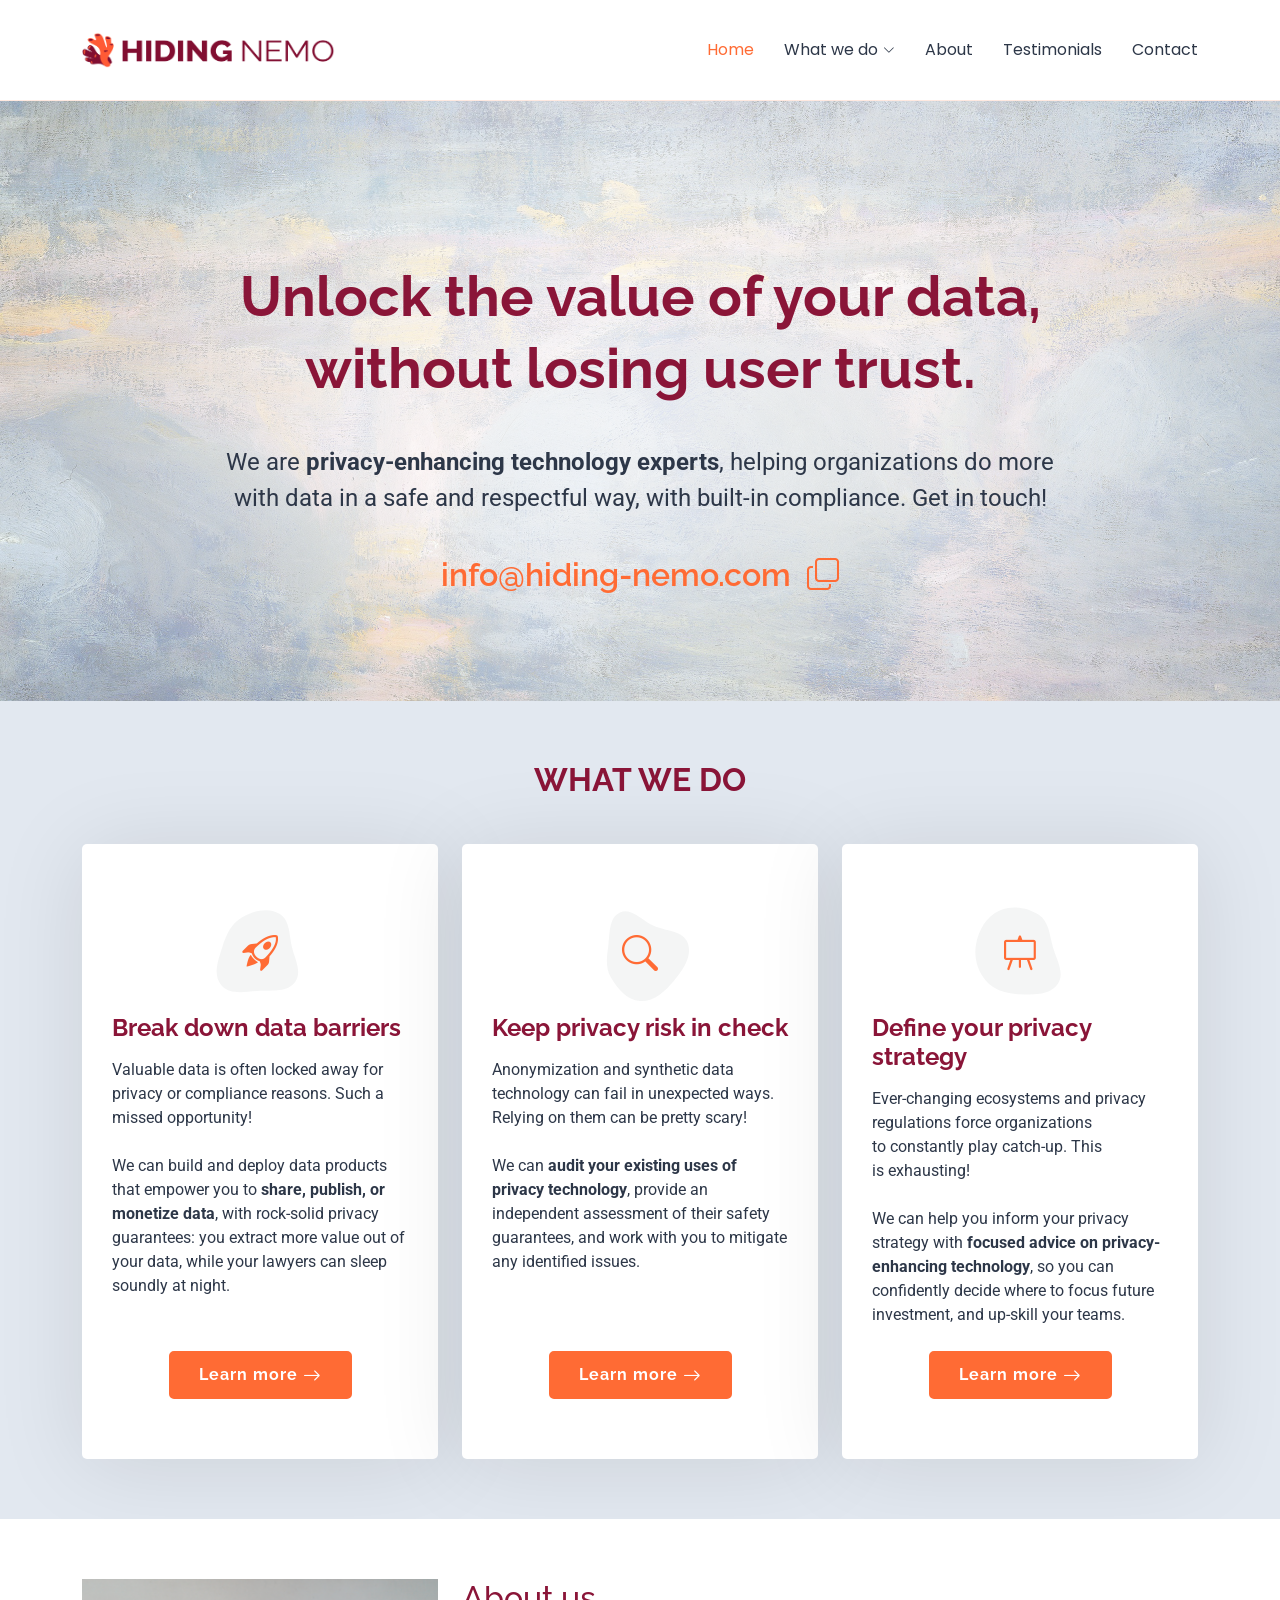
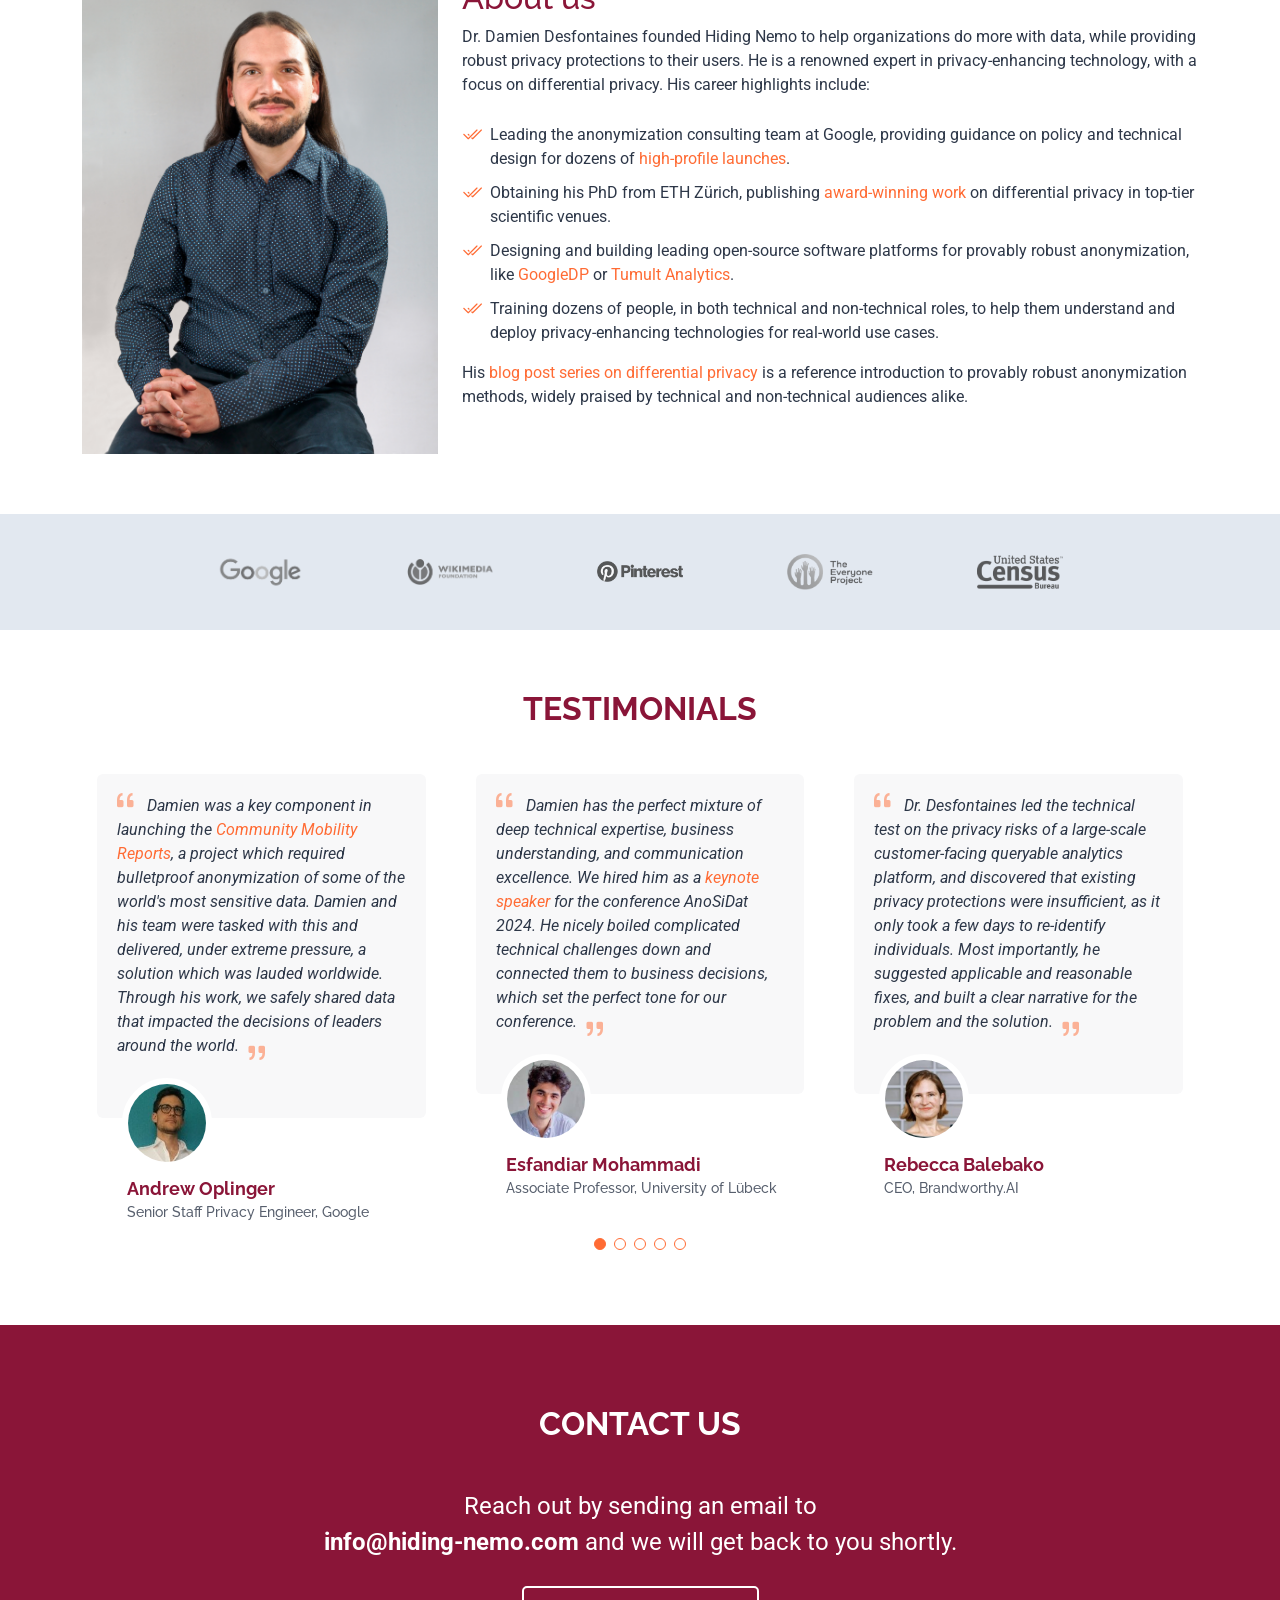
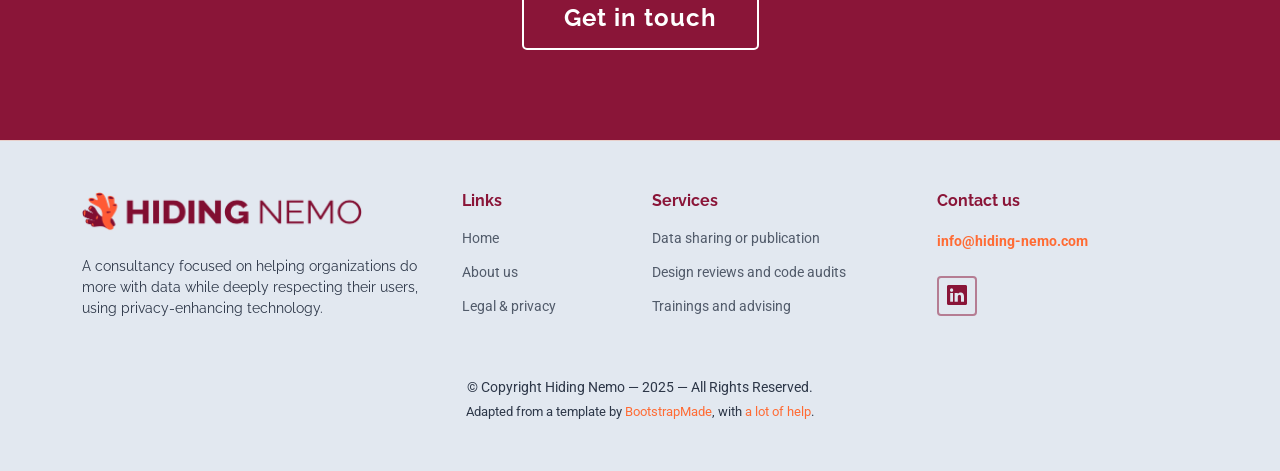
==== commit e0386410: "update logo" ====
--- a/index.html
+++ b/index.html
@@ -49,8 +49,7 @@
     <div class="container-fluid container-xl position-relative d-flex align-items-center">
 
       <a href="index.html" class="logo d-flex align-items-center me-auto">
-        <img src="assets/img/logo.png" alt="">
-        <h1 class="sitename">Hiding Nemo</h1>
+        <img src="assets/img/logo-typo.webp" alt="Hiding Nemo logo and company name">
       </a>
 
       <nav id="navmenu" class="navmenu">
@@ -511,7 +510,7 @@
       <div class="row gy-4">
         <div class="col-lg-4 col-md-12 footer-about">
           <a href="index.html" class="logo d-flex align-items-center">
-            <span class="sitename">Hiding Nemo</span>
+            <img src="assets/img/logo-typo.webp" alt="Hiding Nemo logo and company name">
           </a>
           <p>A consultancy focused on helping organizations do more with data
           while deeply respecting their users, using privacy-enhancing
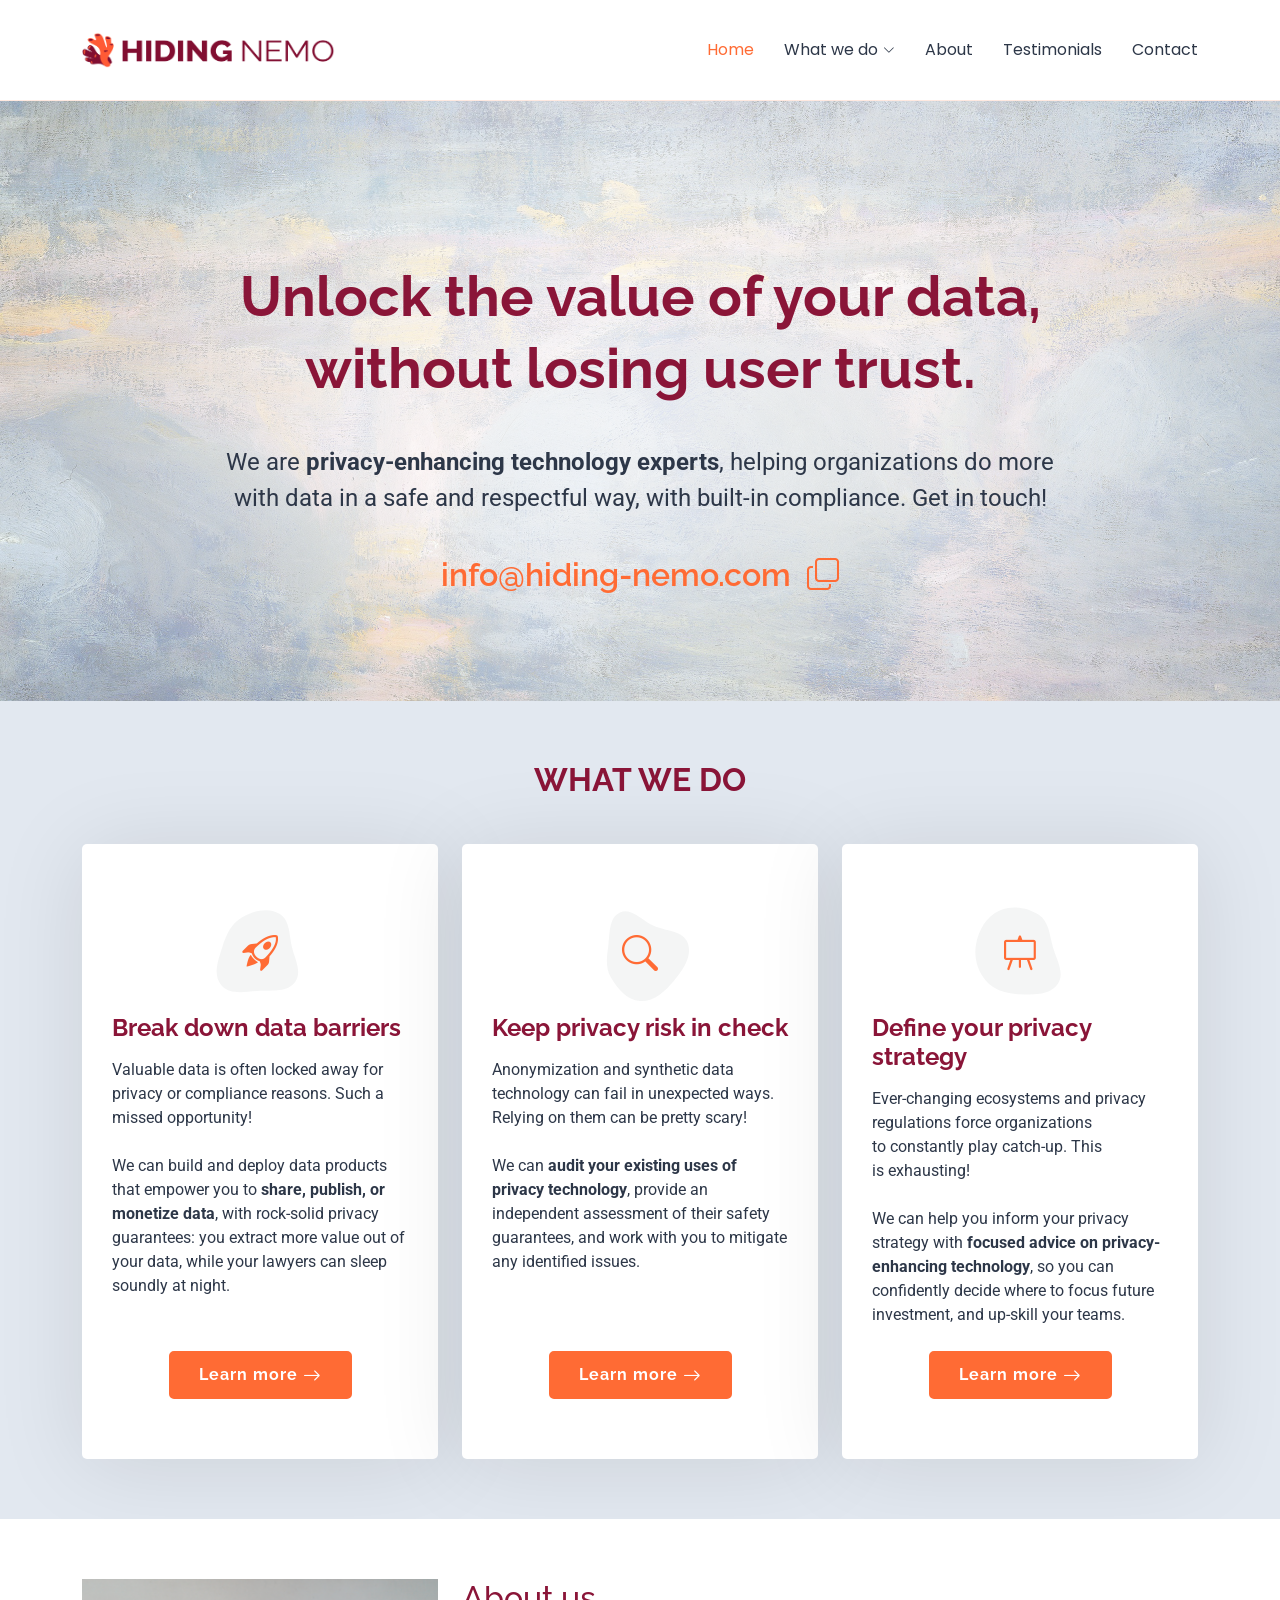
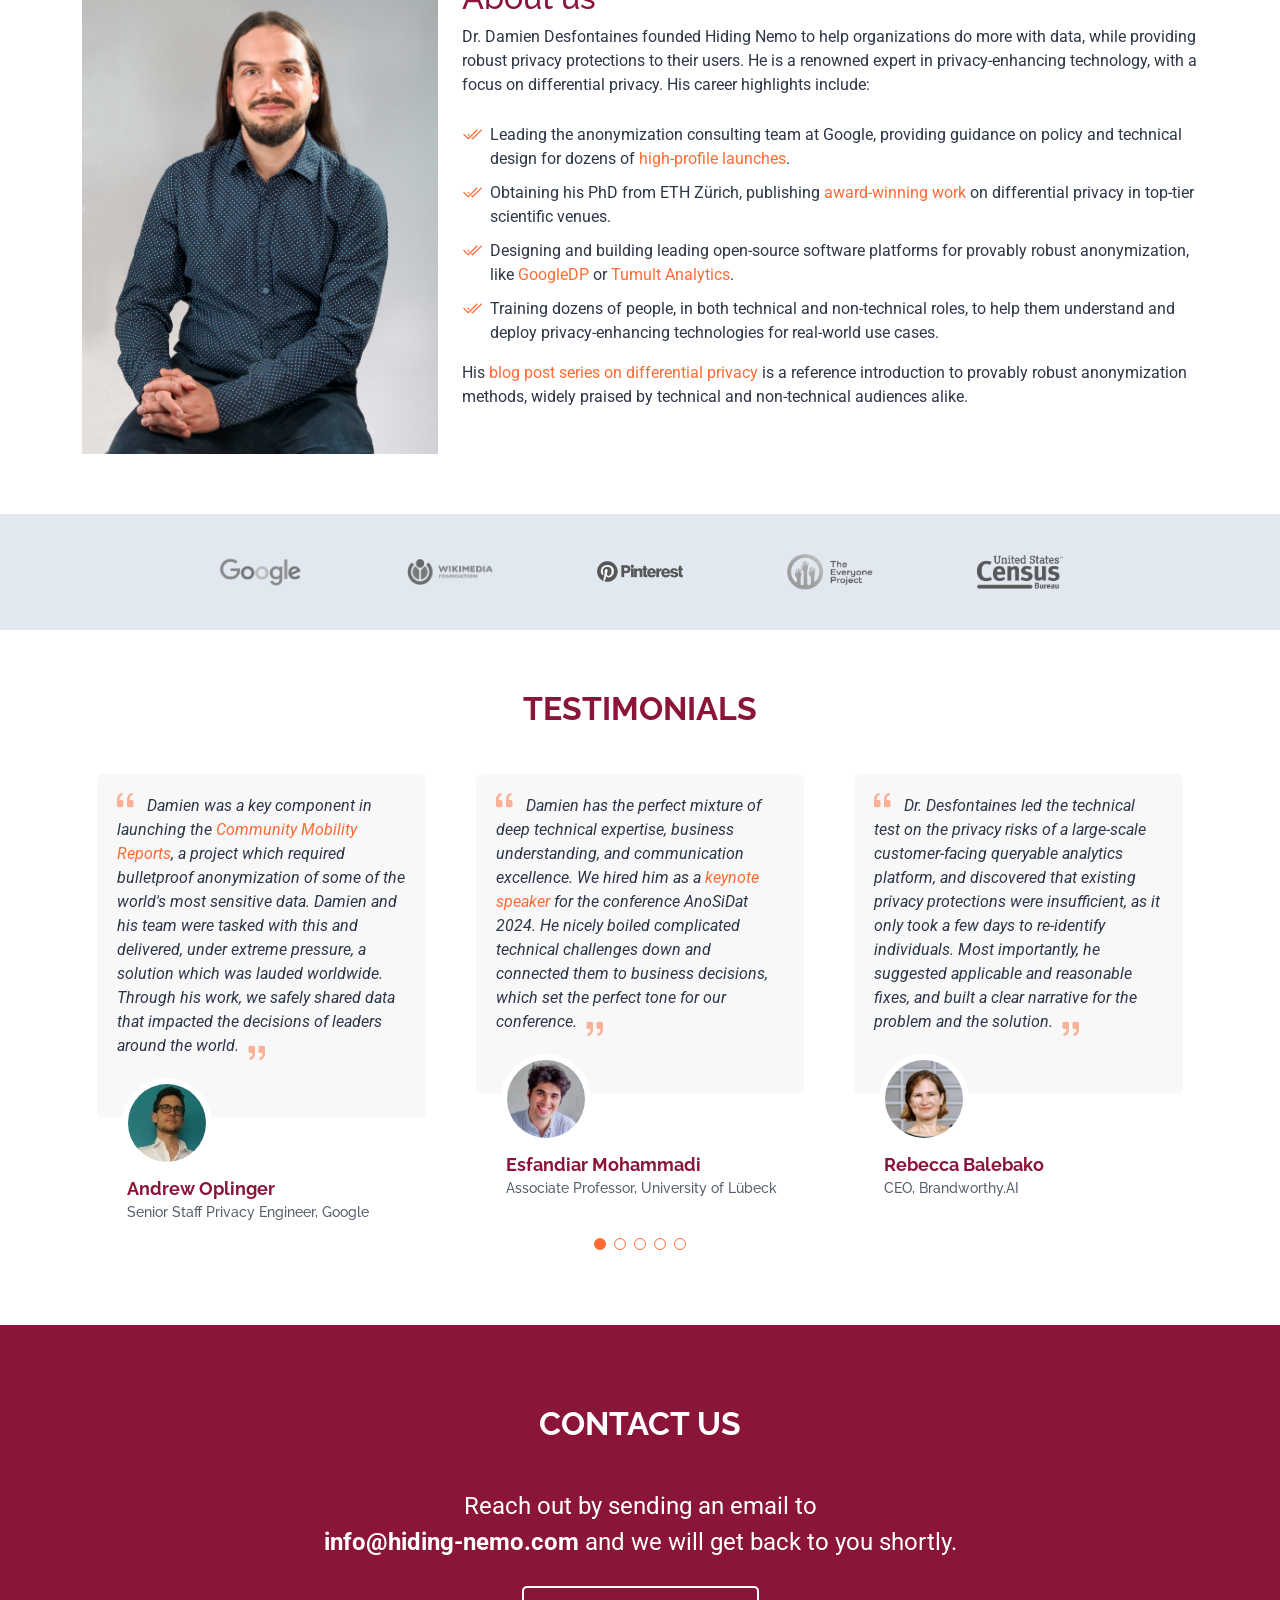
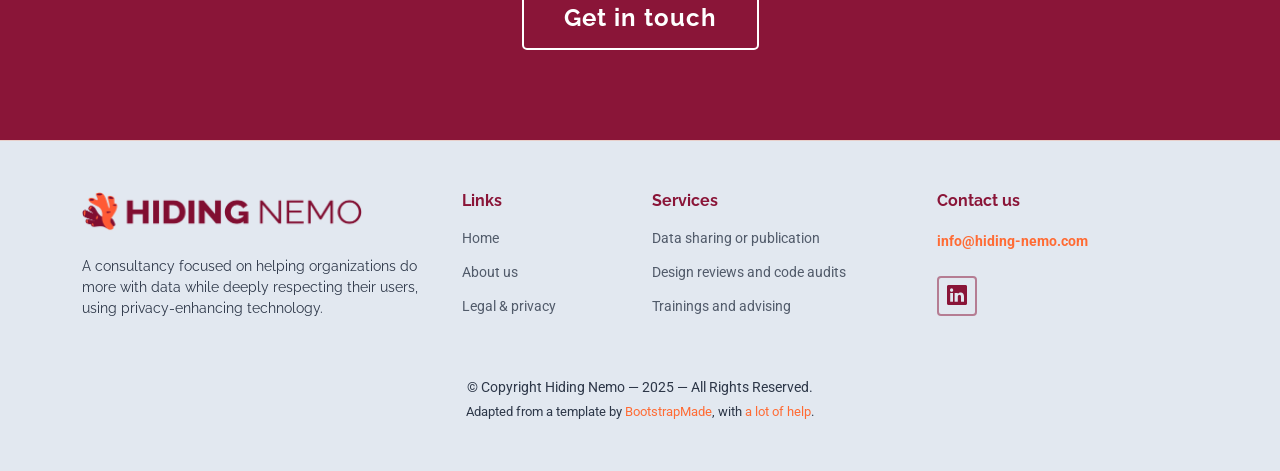
==== commit fcd066c0: "update favicon" ====
--- a/index.html
+++ b/index.html
@@ -22,10 +22,12 @@
   <meta name="google-site-verification" content="nn-i6v1p6hjgu8lfQR-I9v1l7ilHNwzikw5THmis2xc" />
 
   <!-- Favicons -->
-  <link rel="apple-touch-icon" sizes="180x180" href="apple-touch-icon.png">
-  <link rel="icon" type="image/png" sizes="32x32" href="favicon-32x32.png">
-  <link rel="icon" type="image/png" sizes="16x16" href="favicon-16x16.png">
-  <link rel="manifest" href="/site.webmanifest">
+  <link rel="icon" type="image/png" href="/favicon-96x96.png" sizes="96x96" />
+  <link rel="icon" type="image/svg+xml" href="/favicon.svg" />
+  <link rel="shortcut icon" href="/favicon.ico" />
+  <link rel="apple-touch-icon" sizes="180x180" href="/apple-touch-icon.png" />
+  <meta name="apple-mobile-web-app-title" content="Hiding Nemo" />
+  <link rel="manifest" href="/site.webmanifest" />
 
   <!-- Fonts -->
   <link href="https://fonts.googleapis.com" rel="preconnect">
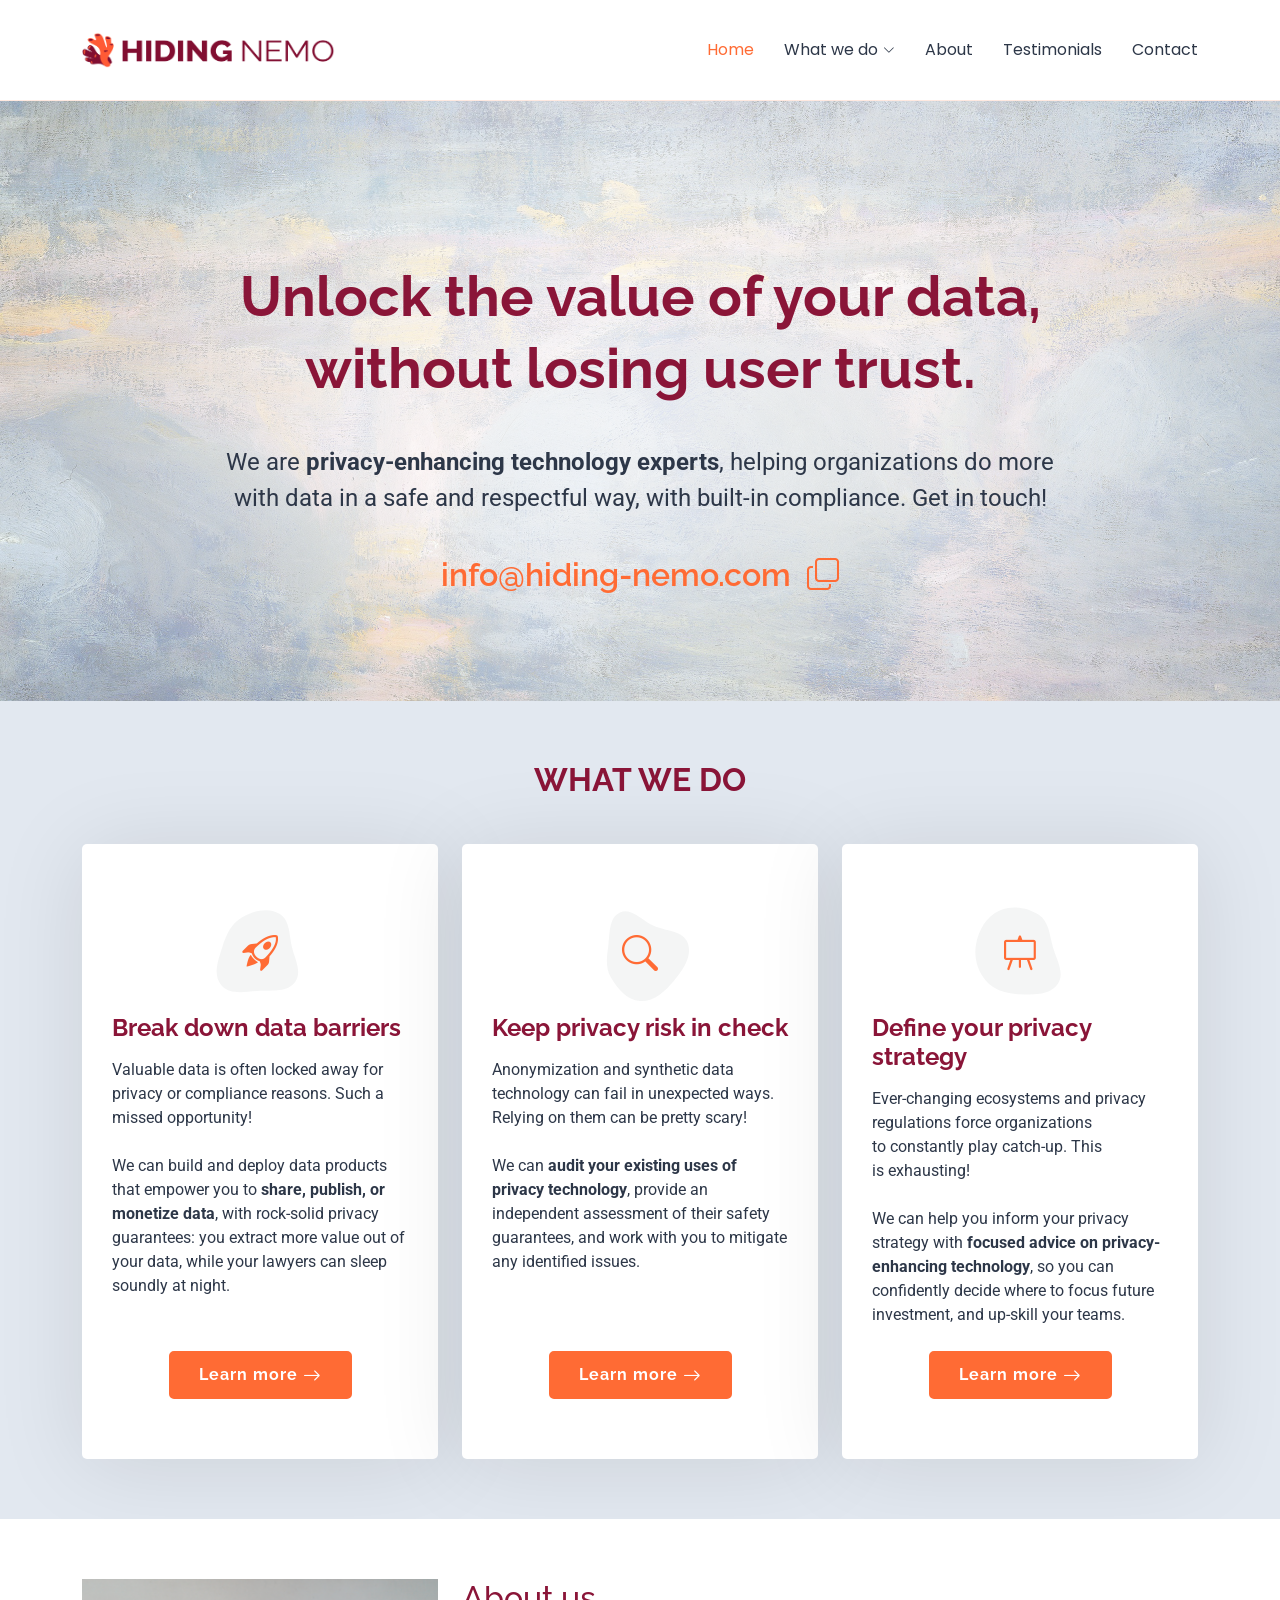
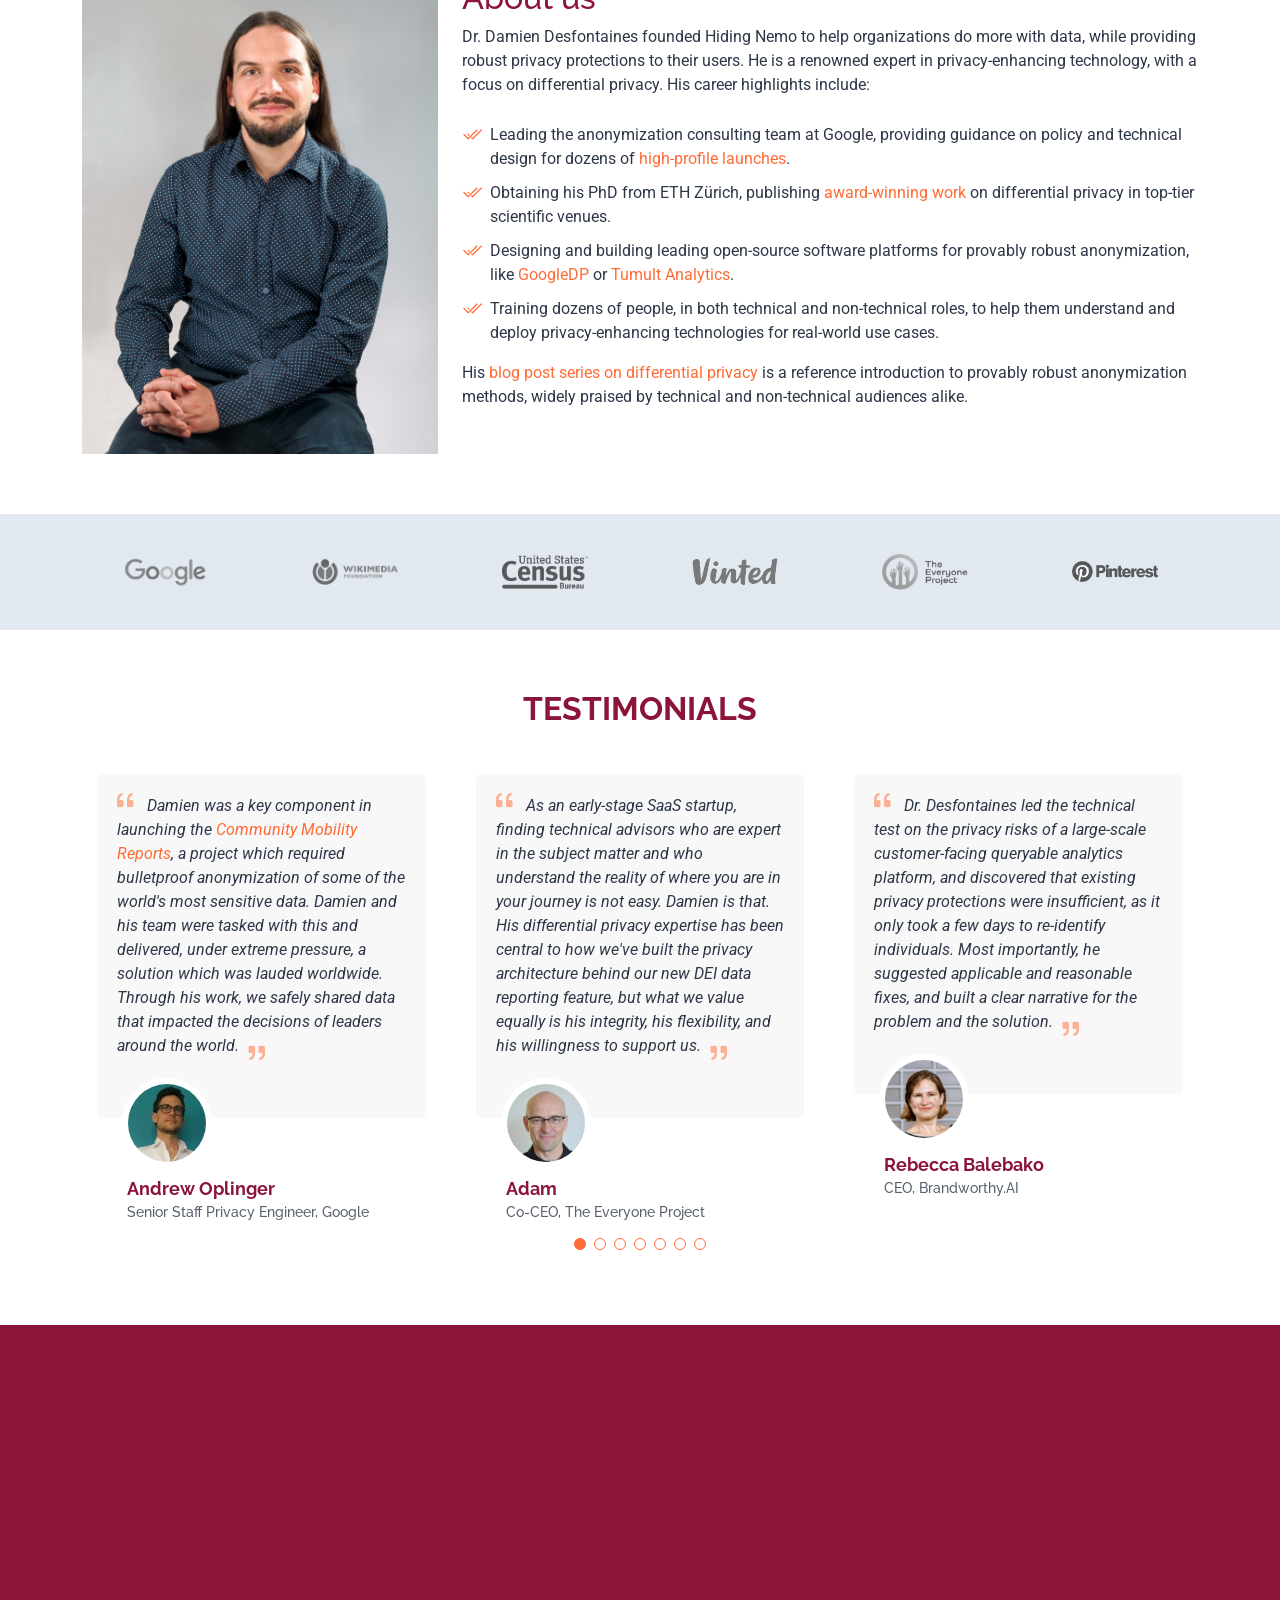
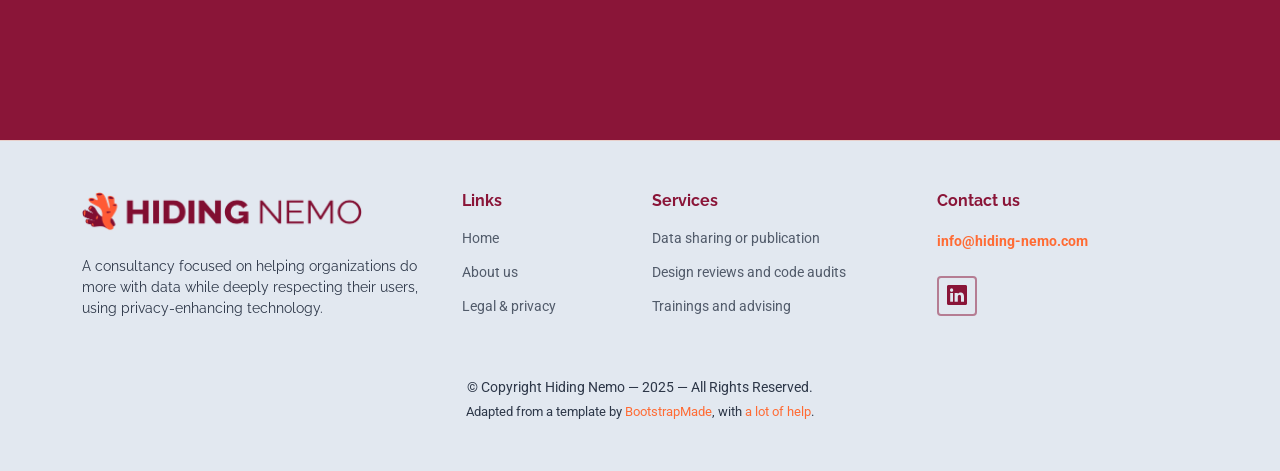
==== commit 795ae1cf: "updating testimonials & logos" ====
--- a/index.html
+++ b/index.html
@@ -305,23 +305,27 @@
         <div class="row gy-4 justify-content-center">
 
           <div class="col-xl-2 col-md-3 col-6 client-logo">
-            <img src="assets/img/clients/google.png" class="img-fluid" alt="">
+            <img src="assets/img/clients/google.png" class="img-fluid" alt="Google logo">
           </div><!-- End Client Item -->
 
           <div class="col-xl-2 col-md-3 col-6 client-logo">
-            <img src="assets/img/clients/wmf.png" class="img-fluid" alt="">
+            <img src="assets/img/clients/wmf.png" class="img-fluid" alt="Wikimedia Foundation logo">
           </div><!-- End Client Item -->
 
           <div class="col-xl-2 col-md-3 col-6 client-logo">
-            <img src="assets/img/clients/pinterest.png" class="img-fluid" alt="">
+            <img src="assets/img/clients/census.png" class="img-fluid" alt="U.S. Census Bureau logo">
           </div><!-- End Client Item -->
 
           <div class="col-xl-2 col-md-3 col-6 client-logo">
-            <img src="assets/img/clients/tep.png" class="img-fluid" alt="">
+            <img src="assets/img/clients/vinted.png" class="img-fluid" alt="Vinted logo">
           </div><!-- End Client Item -->
 
           <div class="col-xl-2 col-md-3 col-6 client-logo">
-            <img src="assets/img/clients/census.png" class="img-fluid" alt="">
+            <img src="assets/img/clients/tep.png" class="img-fluid" alt="The Everyone Project logo">
+          </div><!-- End Client Item -->
+
+          <div class="col-xl-2 col-md-3 col-6 client-logo">
+            <img src="assets/img/clients/pinterest.png" class="img-fluid" alt="Pinterest logo">
           </div><!-- End Client Item -->
 
         </div>
@@ -391,18 +395,18 @@
               <div class="testimonial-item">
                 <p>
                   <i class="bi bi-quote quote-icon-left"></i>
-                  <span>Damien has the perfect mixture of deep technical
-                  expertise, business understanding, and communication
-                  excellence. We hired him as a
-                  <a href="https://desfontain.es/blog/five-stages.html">keynote speaker</a>
-                  for the conference AnoSiDat 2024. He nicely boiled complicated
-                  technical challenges down and connected them to business
-                  decisions, which set the perfect tone for our
-                  conference.</span><i class="bi bi-quote quote-icon-right"></i>
+                  <span>As an early-stage SaaS startup, finding technical
+                    advisors who are expert in the subject matter and who
+                    understand the reality of where you are in your journey is
+                    not easy. Damien is that. His differential privacy expertise
+                    has been central to how we've built the privacy architecture
+                    behind our new DEI data reporting feature, but what we value
+                    equally is his integrity, his flexibility, and his
+                    willingness to support us.<i class="bi bi-quote quote-icon-right"></i>
                 </p>
-                <img src="assets/img/testimonials/esfandiar.jpeg" class="testimonial-img" alt="">
-                <h3>Esfandiar Mohammadi</h3>
-                <h4>Associate Professor, University of Lübeck</h4>
+                <img src="assets/img/testimonials/adam.jpg" class="testimonial-img" alt="">
+                <h3>Adam</h3>
+                <h4>Co-CEO, The Everyone Project</h4>
               </div>
             </div><!-- End testimonial item -->
 
@@ -426,8 +430,27 @@
 
             <div class="swiper-slide">
               <div class="testimonial-item">
+                <p>
+                  <i class="bi bi-quote quote-icon-left"></i>
+                  <span>Damien has the perfect mixture of deep technical
+                  expertise, business understanding, and communication
+                  excellence. We hired him as a
+                  <a href="https://desfontain.es/blog/five-stages.html">keynote speaker</a>
+                  for the conference AnoSiDat 2024. He nicely boiled complicated
+                  technical challenges down and connected them to business
+                  decisions, which set the perfect tone for our
+                  conference.</span><i class="bi bi-quote quote-icon-right"></i>
+                </p>
+                <img src="assets/img/testimonials/esfandiar.jpeg" class="testimonial-img" alt="">
+                <h3>Esfandiar Mohammadi</h3>
+                <h4>Associate Professor, University of Lübeck</h4>
+              </div>
+            </div><!-- End testimonial item -->
+
+            <div class="swiper-slide">
+              <div class="testimonial-item">
               <p>
-              <i class=" bi bi-quote quote-icon-left"></i>
+              <i class="bi bi-quote quote-icon-left"></i>
                 <span>Damien was an integral contributor to the Wikimedia
                 Foundation's
                 <a href="https://diff.wikimedia.org/2023/06/21/new-dataset-uncovers-wikipedia-browsing-habits-while-protecting-users/">differentially private pageview data release</a>,
@@ -440,6 +463,23 @@
                 <img src="assets/img/testimonials/hal.jpeg" class="testimonial-img" alt="">
                 <h3>Hal Triedman</h3>
                 <h4>Senior Privacy Engineer, Wikimedia Foundation</h4>
+              </div>
+            </div><!-- End testimonial item -->
+
+            <div class="swiper-slide">
+              <div class="testimonial-item">
+              <p>
+              <i class="bi bi-quote quote-icon-left"></i>
+                <span>Damien advised us on strategic decisions regarding when
+                and where to implement PETs and clearly articulated their
+                business impact. I greatly appreciated his ability to
+                communicate complex technical concepts to various stakeholders
+                across our business and legal functions.</span>
+                </span><i class="bi bi-quote quote-icon-right"></i>
+                </p>
+                <img src="assets/img/testimonials/alaa.jpeg" class="testimonial-img" alt="">
+                <h3>Ala'a Al-Momani</h3>
+                <h4>Senior Privacy Engineer, Vinted</h4>
               </div>
             </div><!-- End testimonial item -->
 
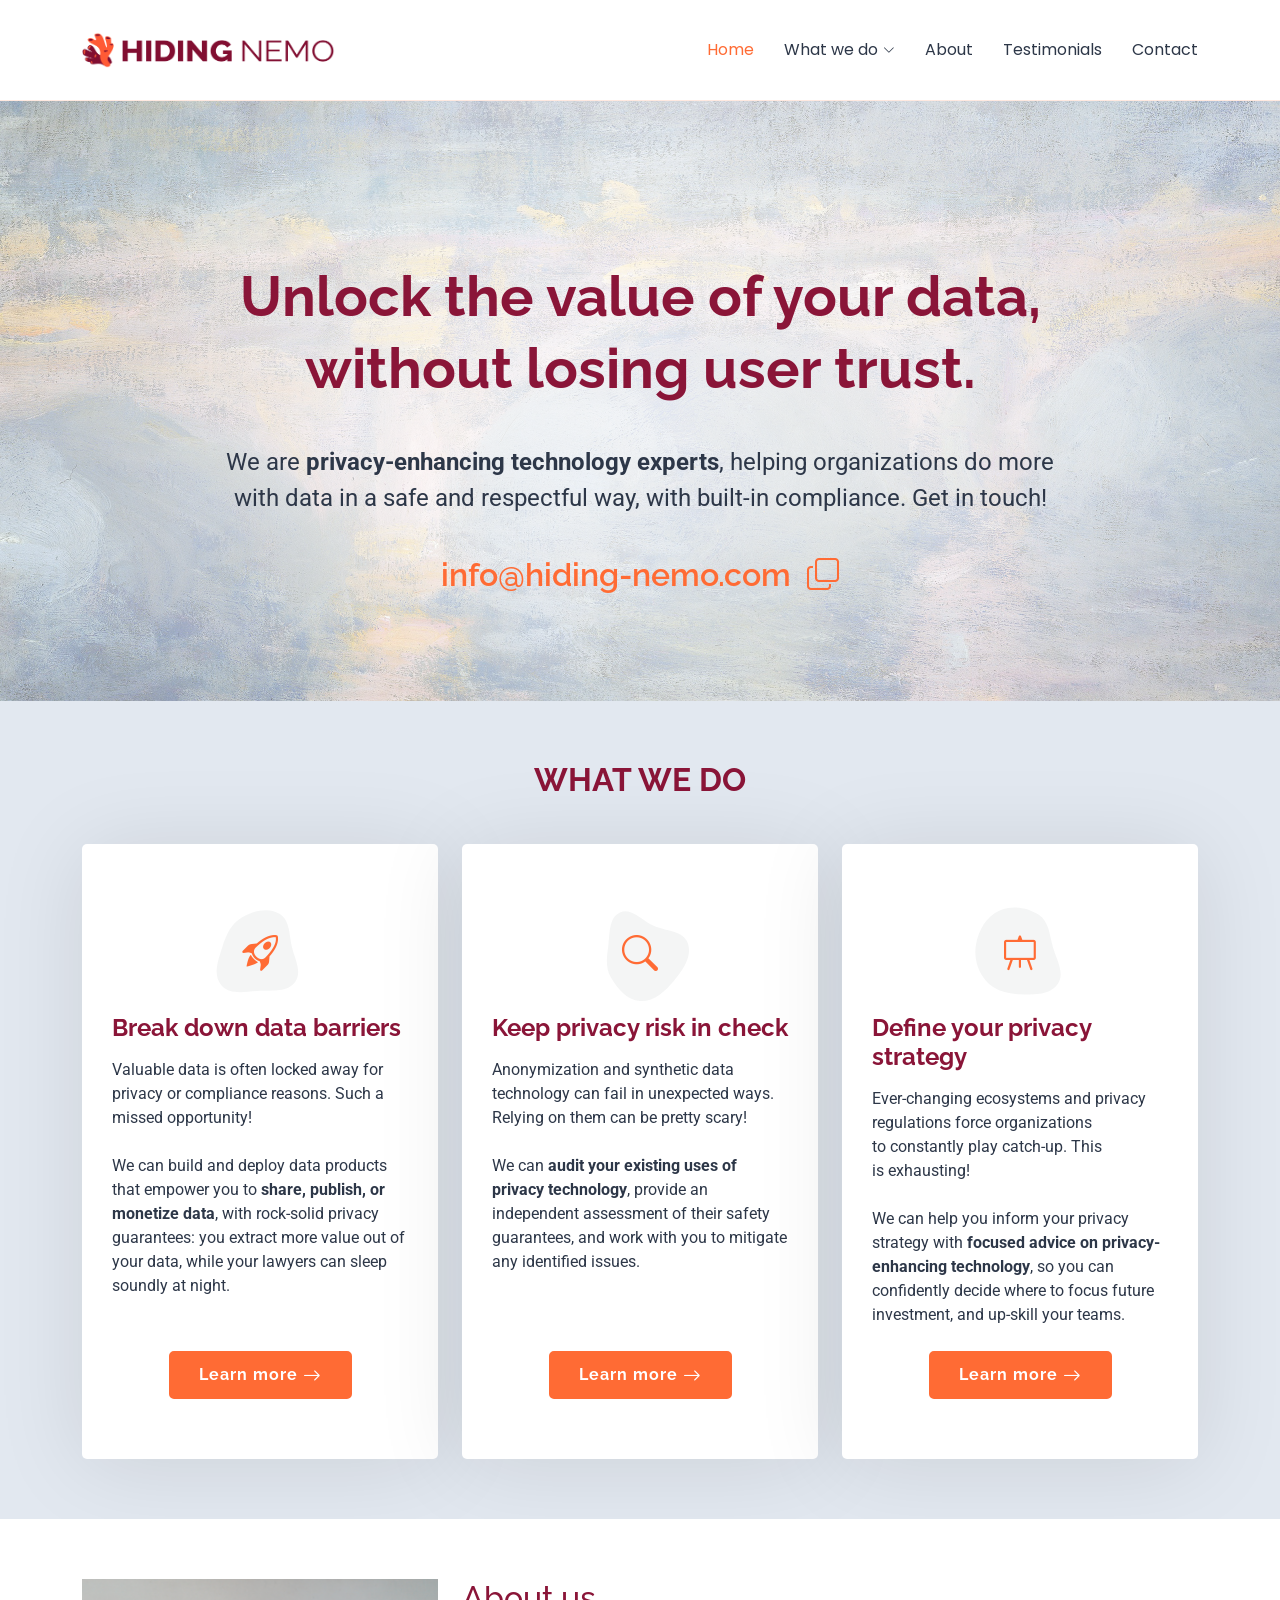
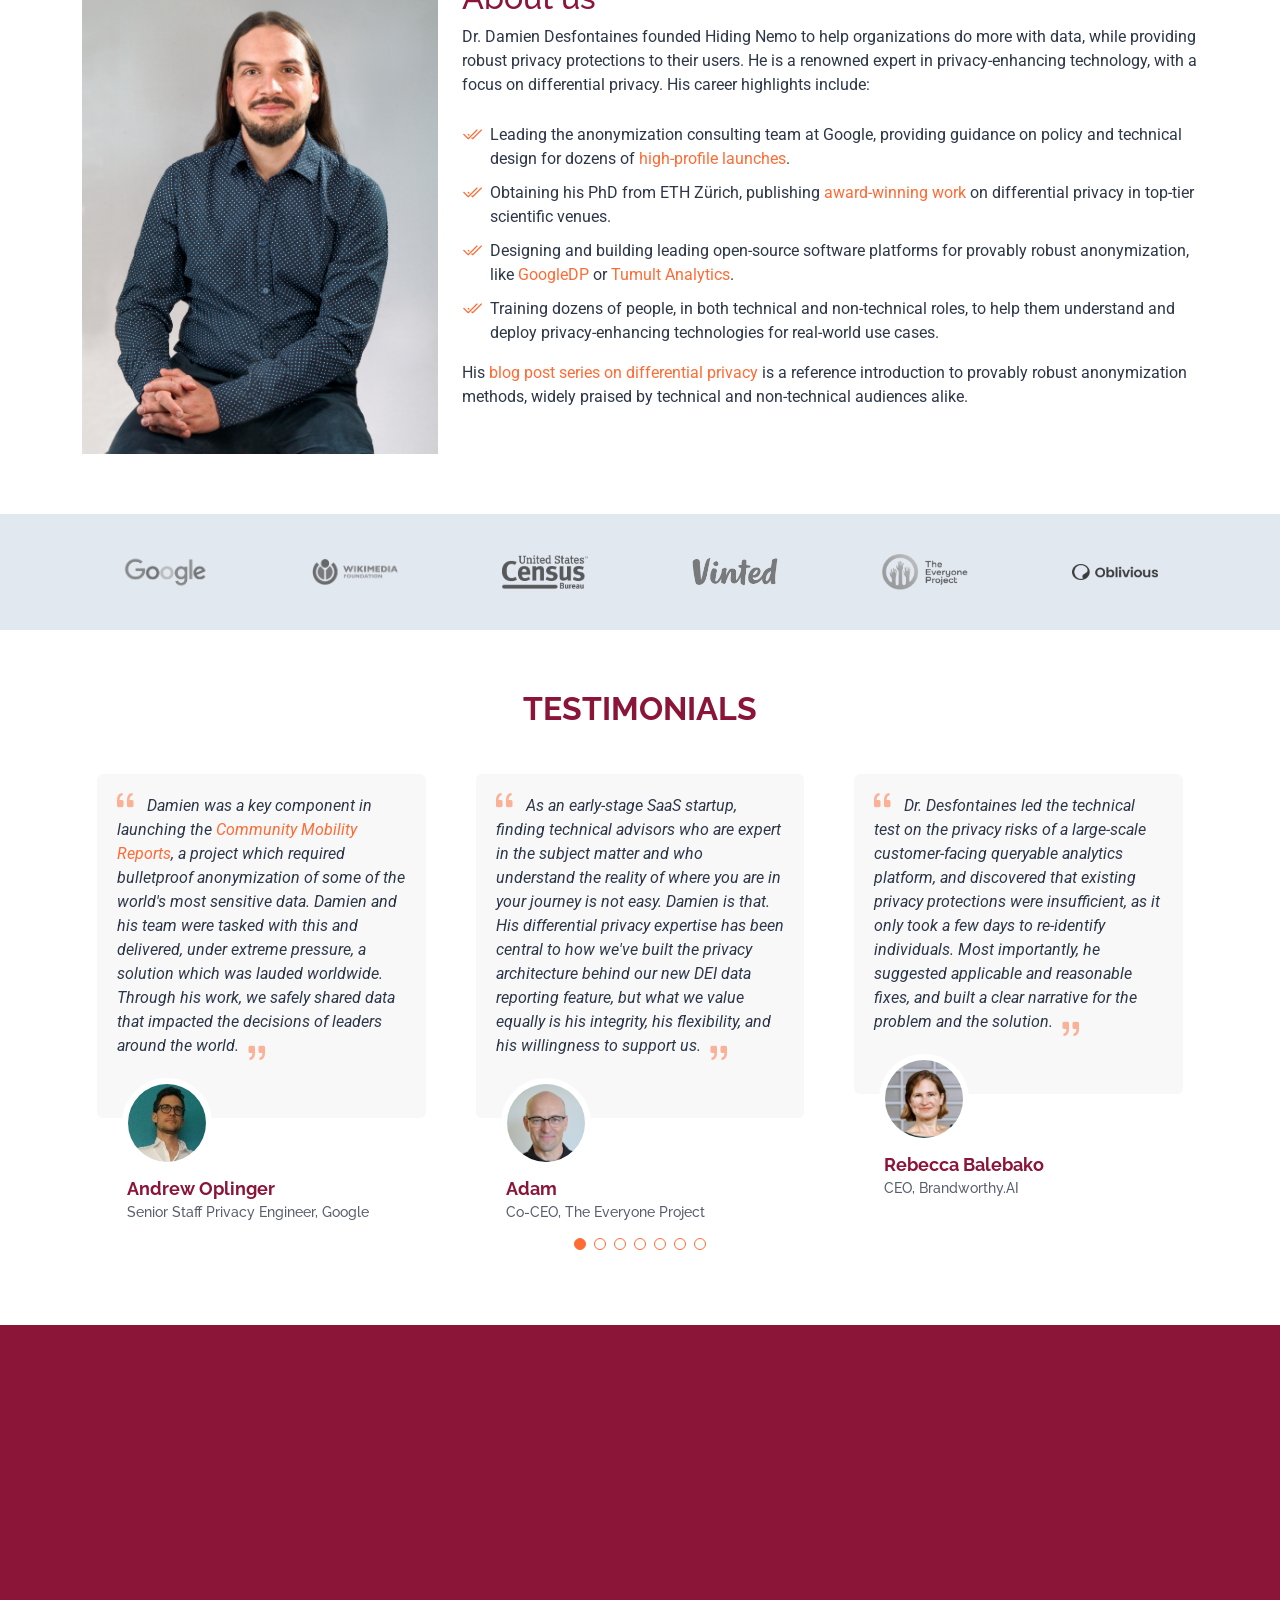
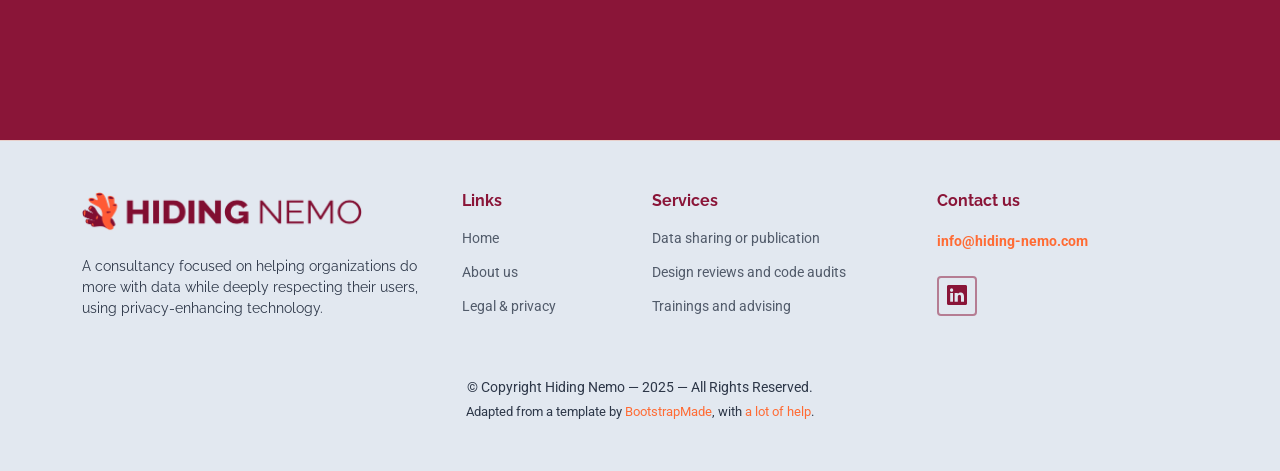
==== commit 51a3f3bf: "add oblivious' logo" ====
--- a/index.html
+++ b/index.html
@@ -325,8 +325,14 @@
           </div><!-- End Client Item -->
 
           <div class="col-xl-2 col-md-3 col-6 client-logo">
+            <img src="assets/img/clients/oblivious.png" class="img-fluid" alt="Oblivious logo">
+          </div><!-- End Client Item -->
+
+          <!--
+          <div class="col-xl-2 col-md-3 col-6 client-logo">
             <img src="assets/img/clients/pinterest.png" class="img-fluid" alt="Pinterest logo">
-          </div><!-- End Client Item -->
+          </div>
+          -->
 
         </div>
 
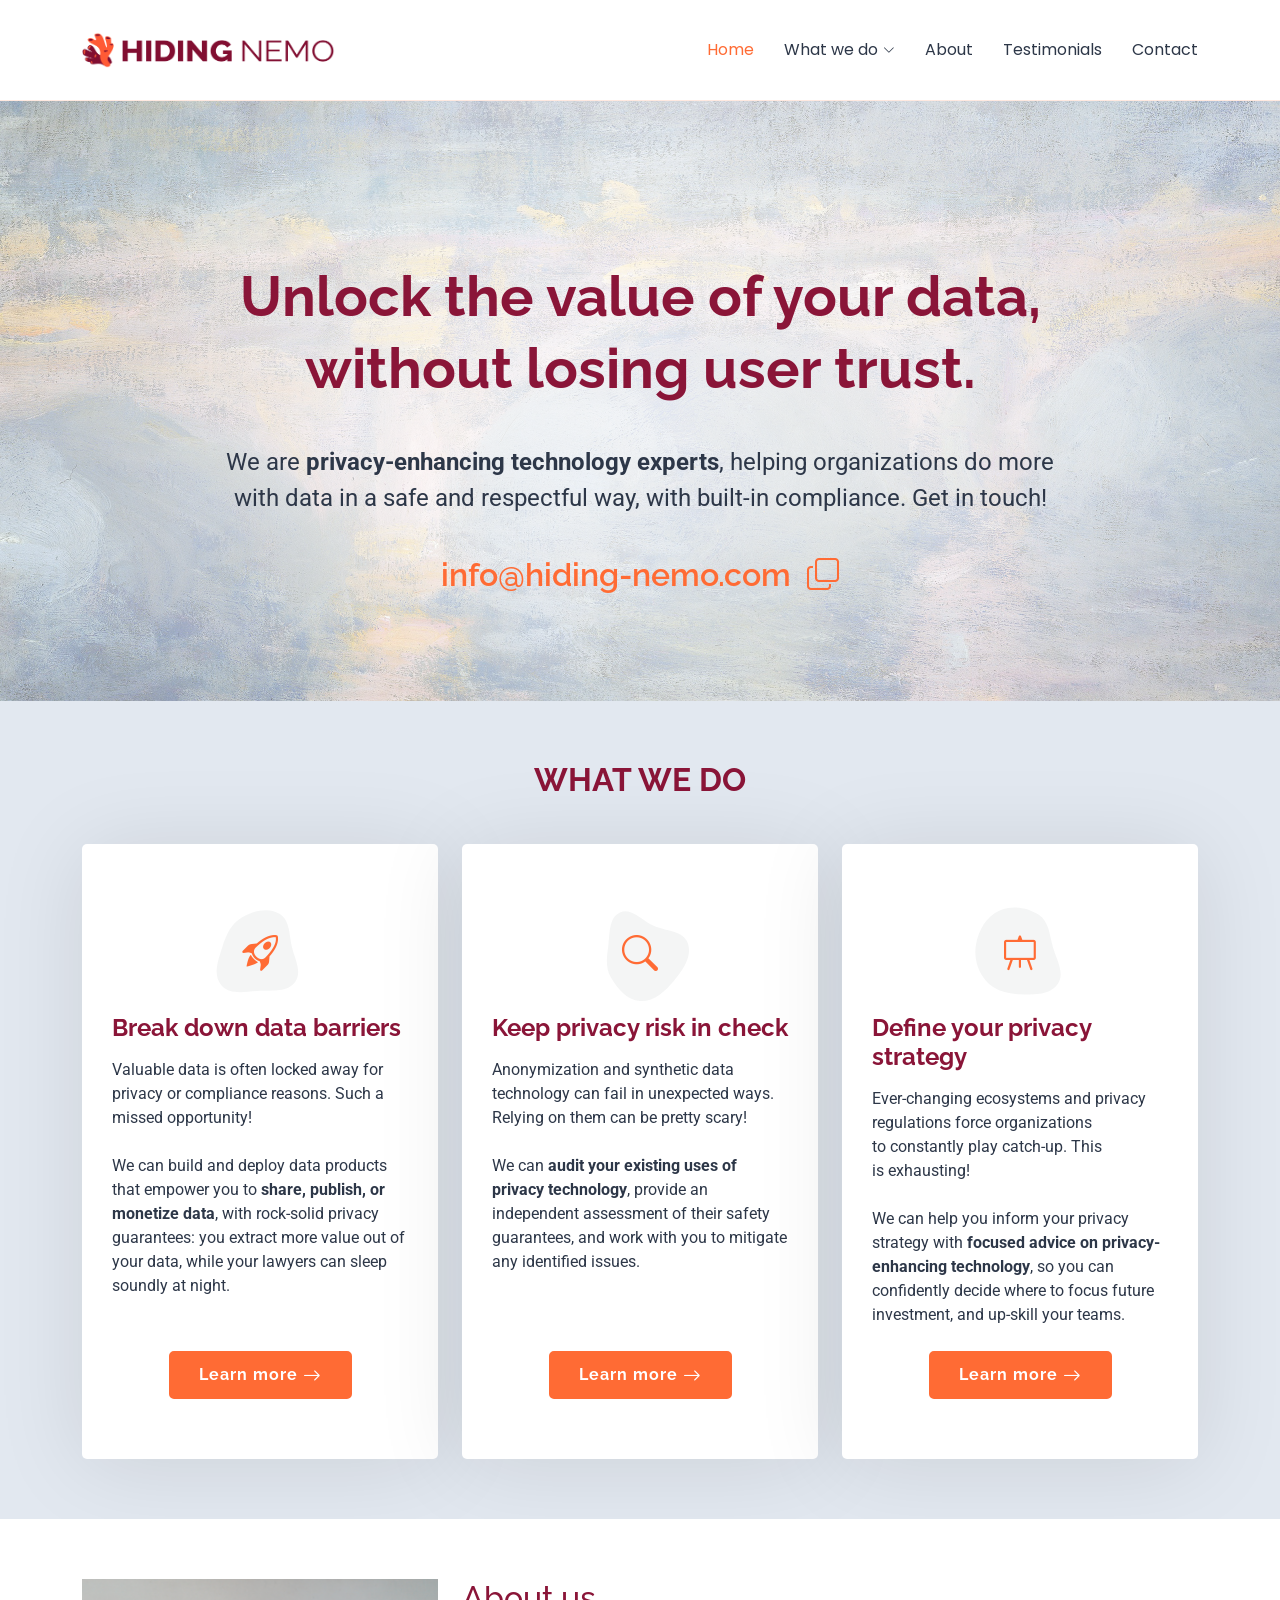
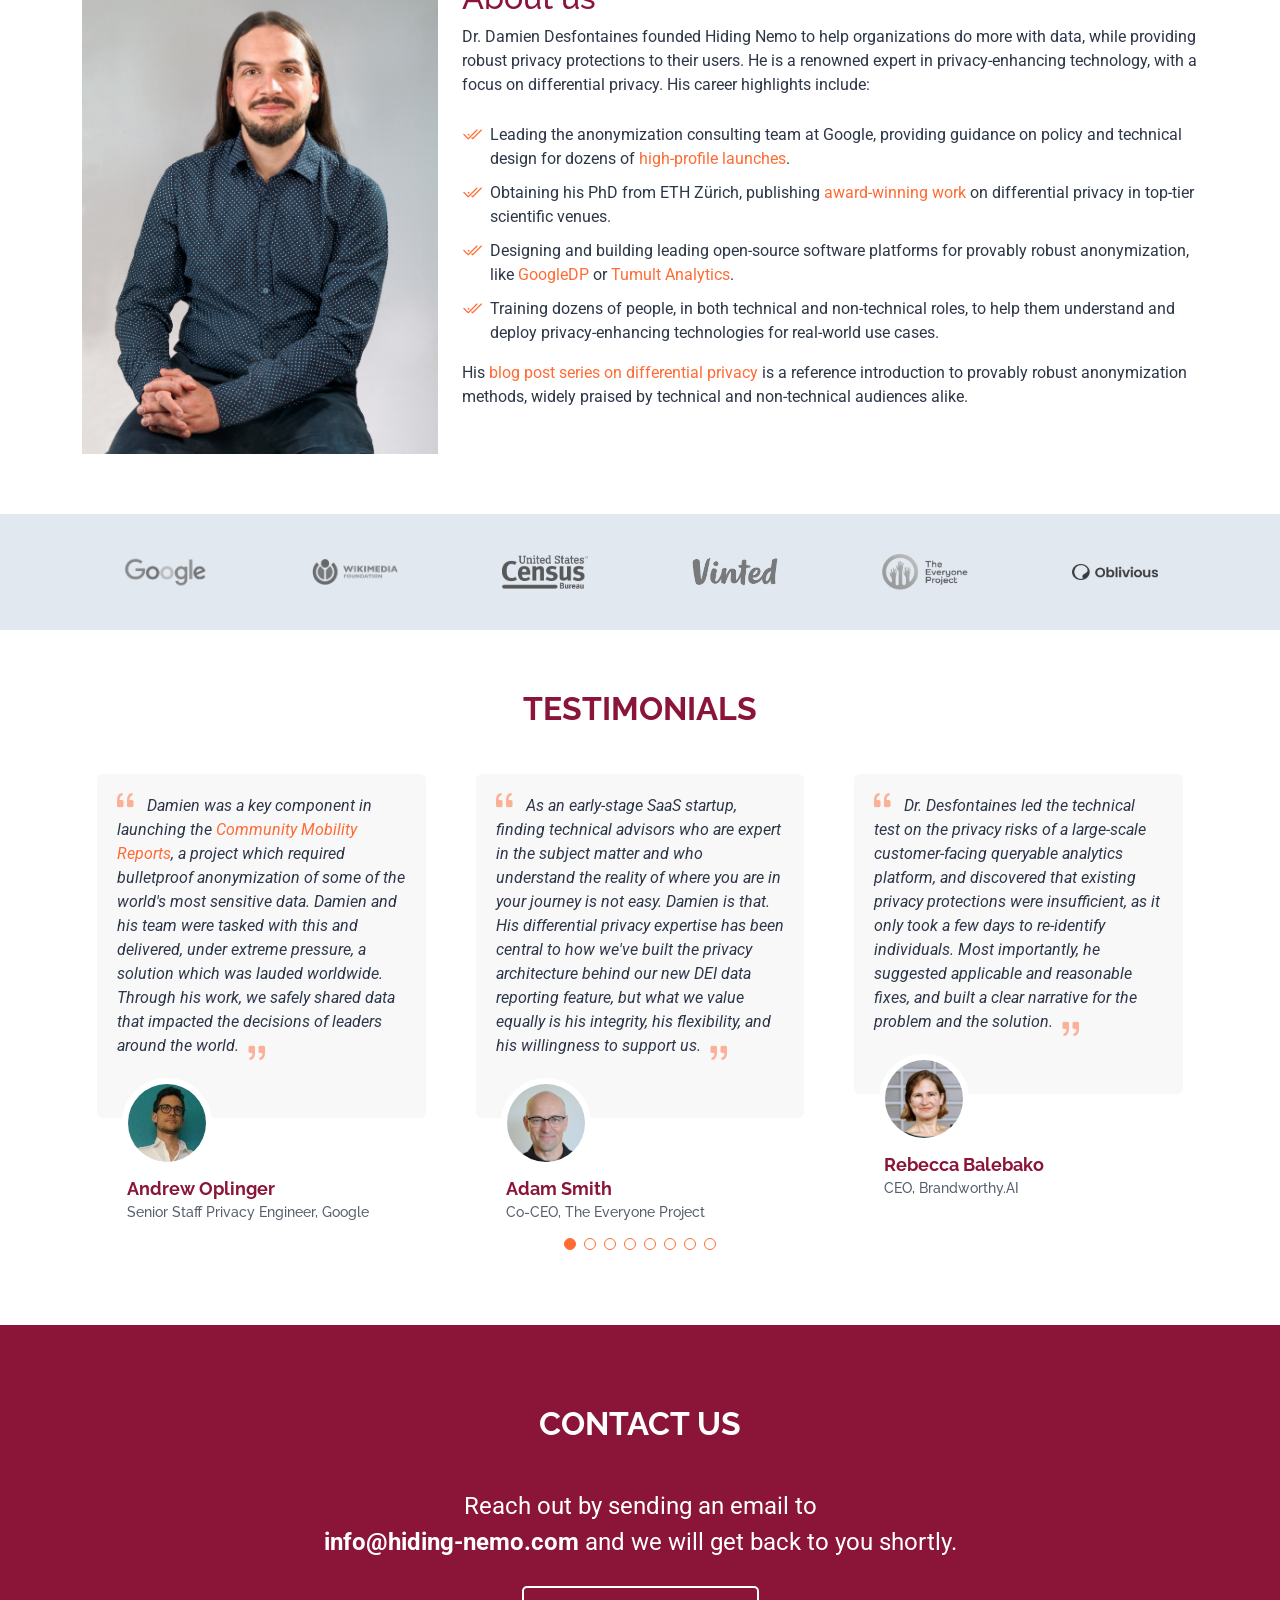
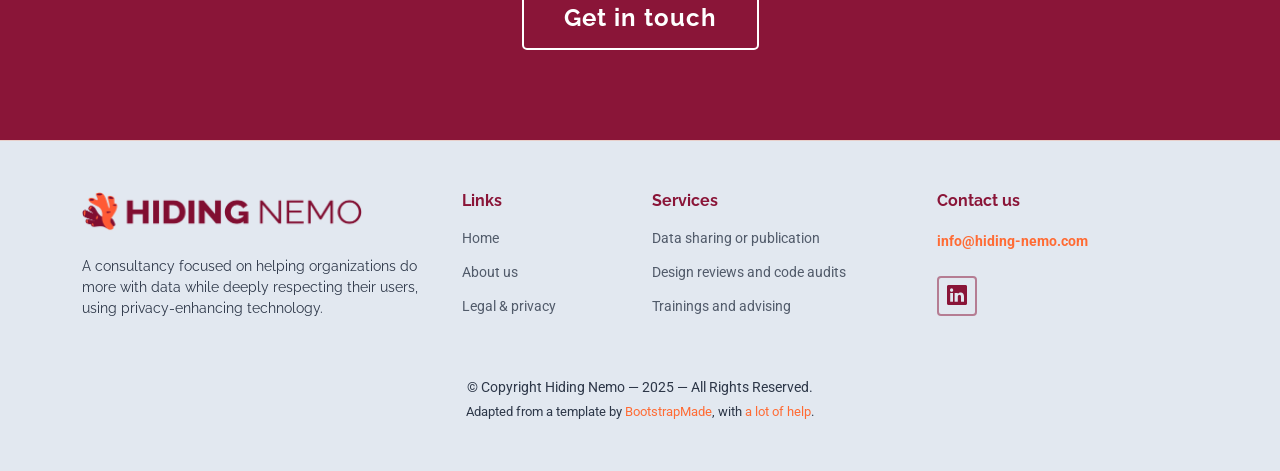
==== commit 86ac5506: "add testimonial" ====
--- a/index.html
+++ b/index.html
@@ -411,7 +411,7 @@
                     willingness to support us.<i class="bi bi-quote quote-icon-right"></i>
                 </p>
                 <img src="assets/img/testimonials/adam.jpg" class="testimonial-img" alt="">
-                <h3>Adam</h3>
+                <h3>Adam Smith</h3>
                 <h4>Co-CEO, The Everyone Project</h4>
               </div>
             </div><!-- End testimonial item -->
@@ -469,6 +469,23 @@
                 <img src="assets/img/testimonials/hal.jpeg" class="testimonial-img" alt="">
                 <h3>Hal Triedman</h3>
                 <h4>Senior Privacy Engineer, Wikimedia Foundation</h4>
+              </div>
+            </div><!-- End testimonial item -->
+
+            <div class="swiper-slide">
+              <div class="testimonial-item">
+              <p>
+              <i class="bi bi-quote quote-icon-left"></i>
+                <span>Damien provided invaluable guidance on differential
+                  privacy, demonstrating a rare command of both this highly
+                  technical subject and the specifics of our domain. He has a
+                  real talent for translating complex concepts into terms we
+                  could engage with meaningfully, giving us genuine confidence
+                  he understood what we needed. </span>
+                </span><i class="bi bi-quote quote-icon-right"></i>
+                </p>
+                <img src="assets/img/testimonials/anonymous.png" class="testimonial-img" alt="">
+                <h4>Product Leader, Fortune 500 Client</h4>
               </div>
             </div><!-- End testimonial item -->
 
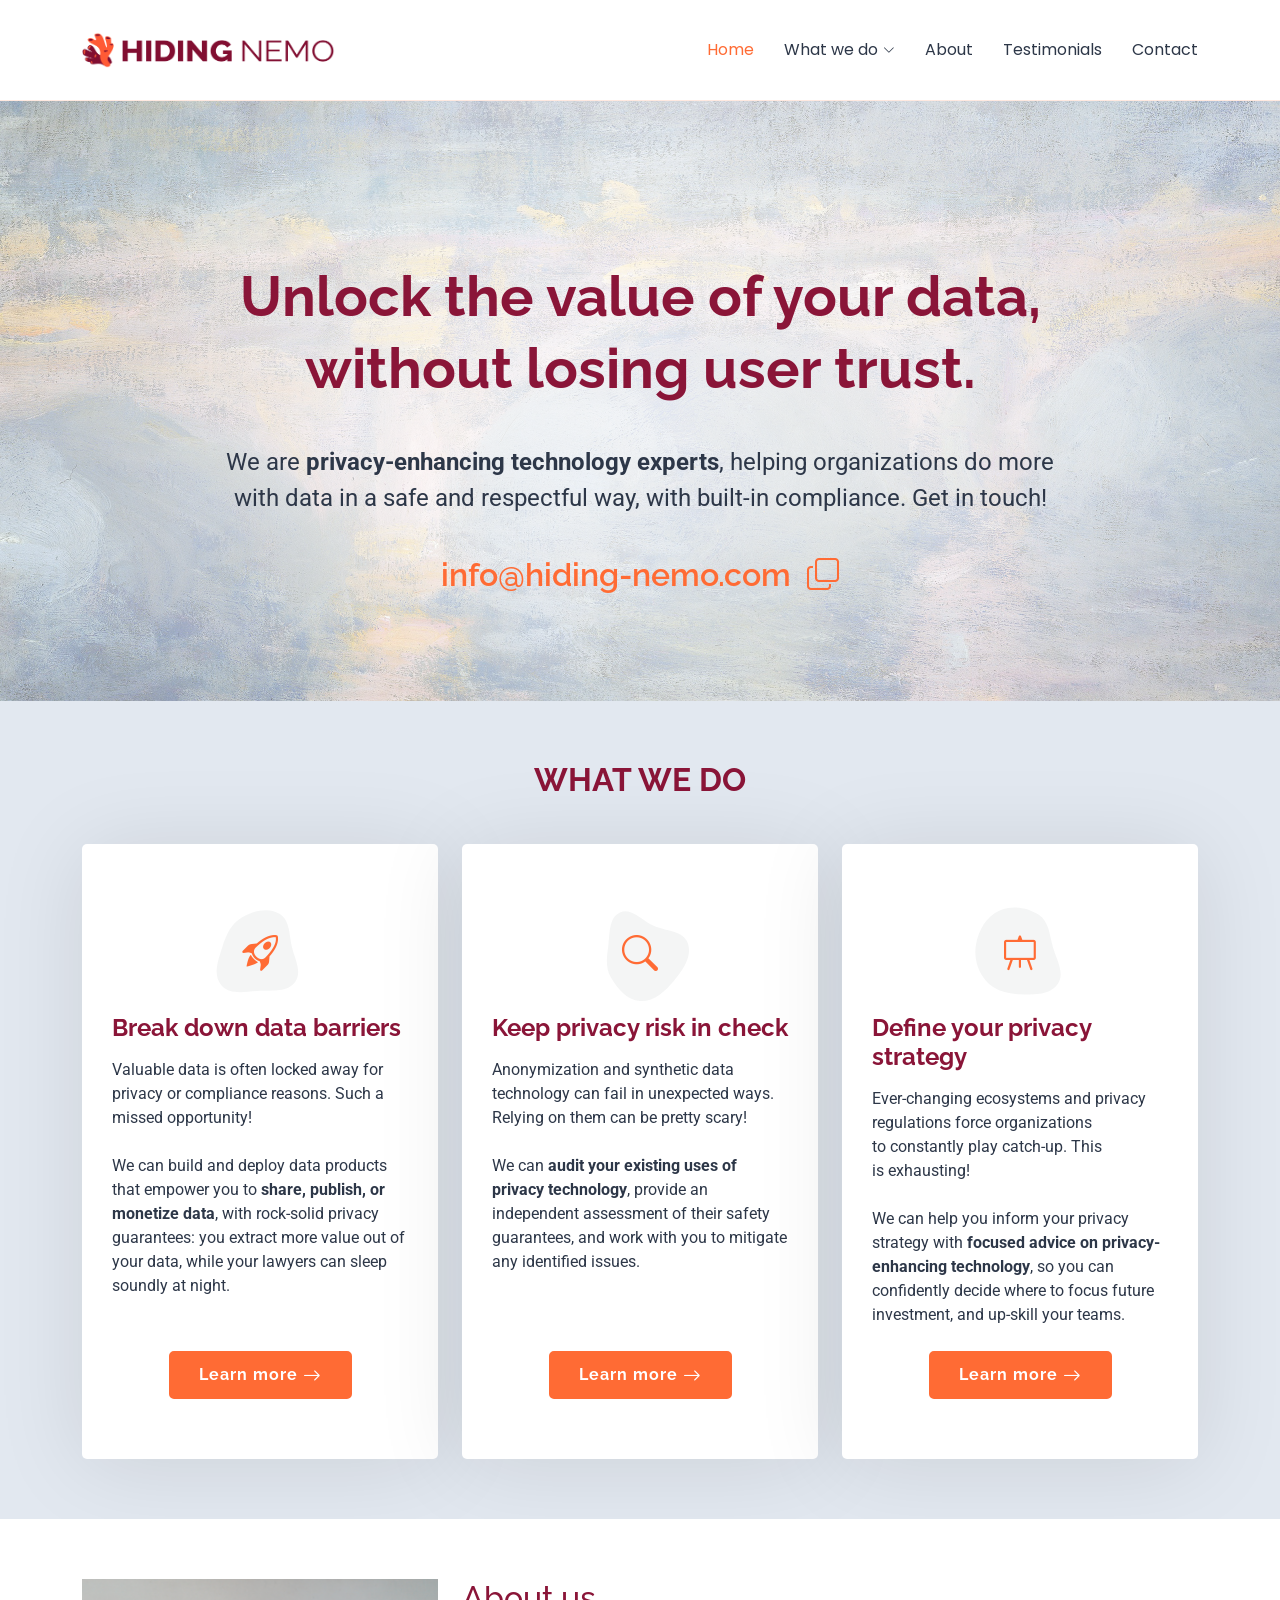
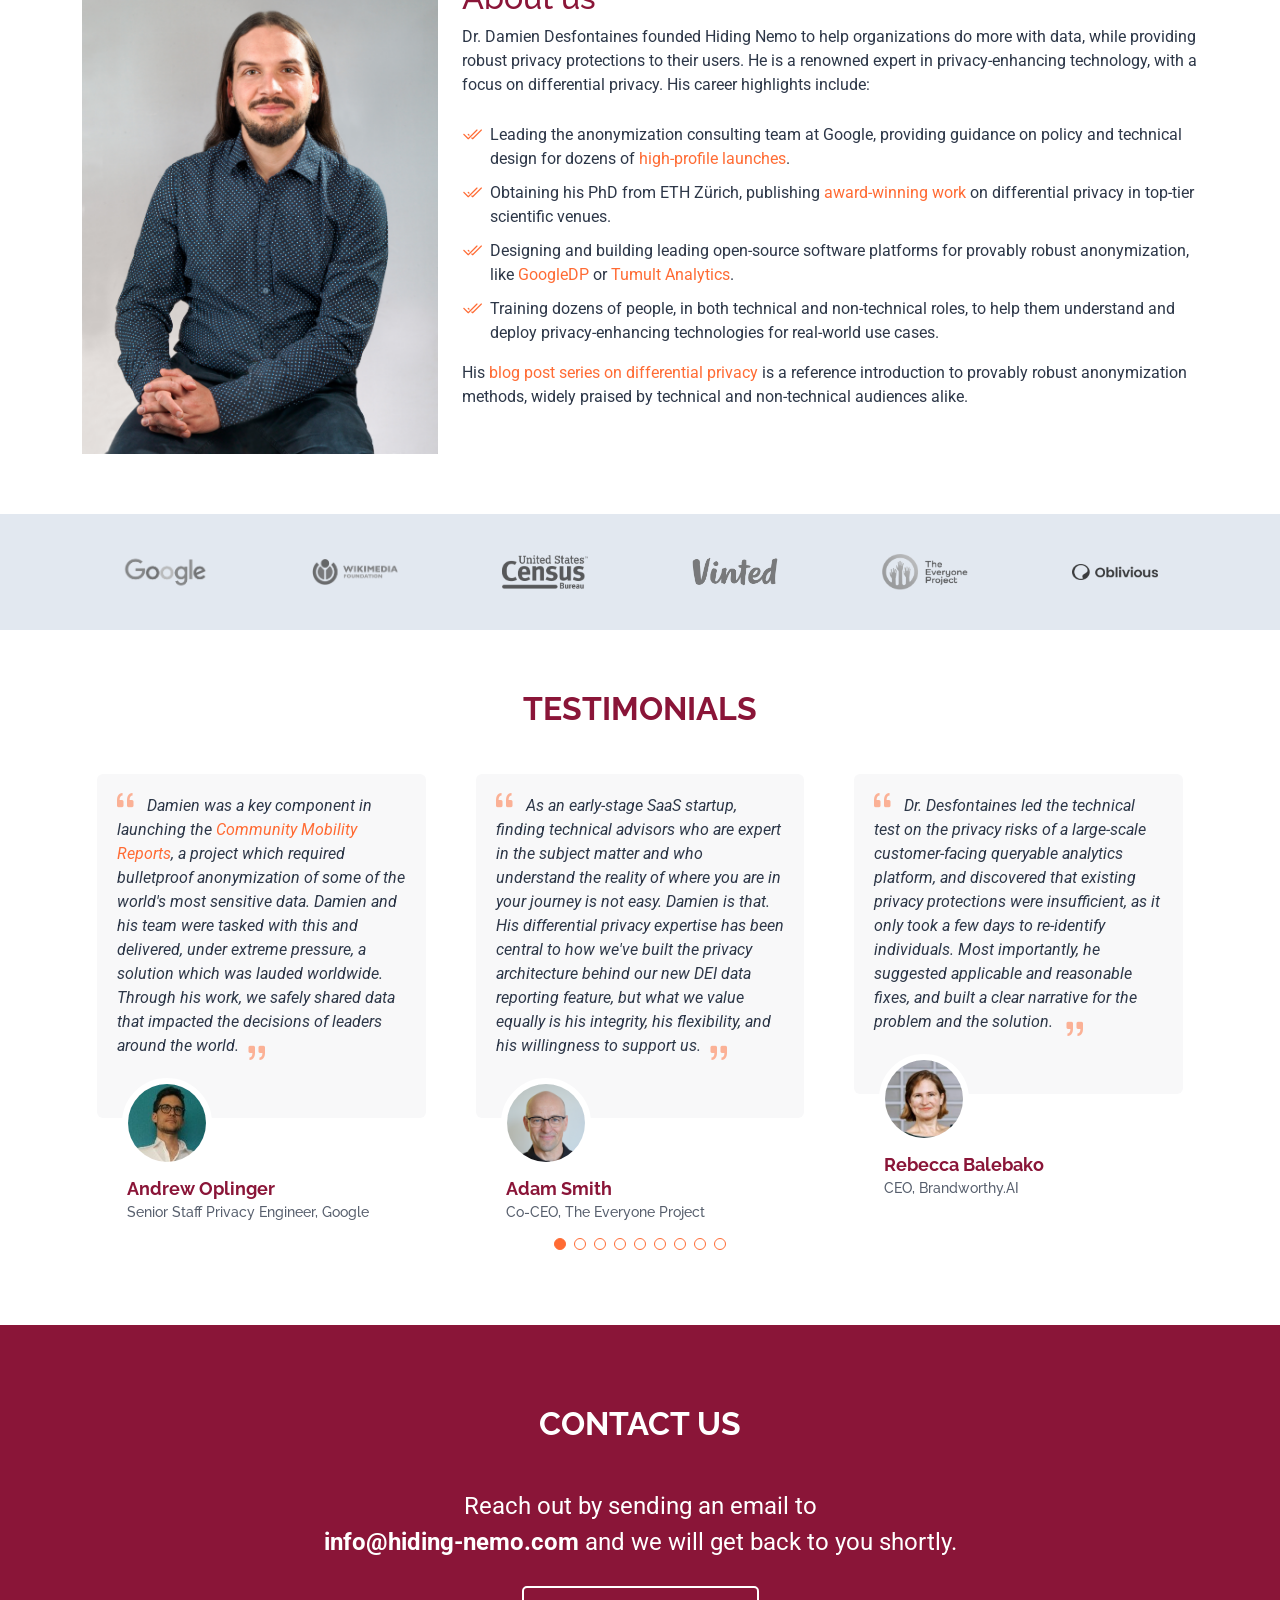
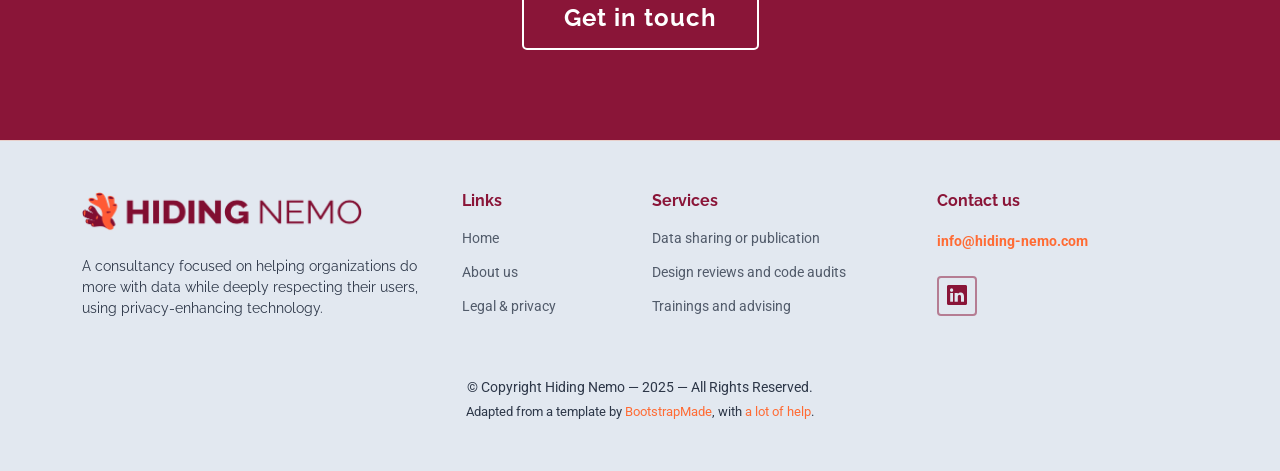
==== commit 1a2a76f5: "jack's testimonial" ====
--- a/index.html
+++ b/index.html
@@ -408,7 +408,7 @@
                     has been central to how we've built the privacy architecture
                     behind our new DEI data reporting feature, but what we value
                     equally is his integrity, his flexibility, and his
-                    willingness to support us.<i class="bi bi-quote quote-icon-right"></i>
+                    willingness to support us.</span><i class="bi bi-quote quote-icon-right"></i>
                 </p>
                 <img src="assets/img/testimonials/adam.jpg" class="testimonial-img" alt="">
                 <h3>Adam Smith</h3>
@@ -426,11 +426,32 @@
                     were insufficient, as it only took a few days to re-identify
                     individuals. Most importantly, he suggested applicable and
                     reasonable fixes, and built a clear narrative for the
-                    problem and the solution.</span><i class="bi bi-quote quote-icon-right"></i>
+                    problem and the solution.
+                  </span><i class="bi bi-quote quote-icon-right"></i>
                 </p>
                 <img src="assets/img/testimonials/rebecca.jpg" class="testimonial-img" alt="">
                 <h3>Rebecca Balebako</h3>
                 <h4>CEO, Brandworthy.AI</h4>
+              </div>
+            </div><!-- End testimonial item -->
+
+            <div class="swiper-slide">
+              <div class="testimonial-item">
+                <p>
+                  <i class="bi bi-quote quote-icon-left"></i>
+                  <span>Damien helped us build differential privacy tooling and
+                    produce <a href="https://arxiv.org/abs/2602.17454">scientific research</a>
+                    on practical privacy auditing. He is thorough and
+                    considered: whether we are sketching a half-baked concept or
+                    polishing a final artefact, the quality of his thinking is
+                    always there. He is the rare collaborator who is equally
+                    strong at the messy beginning and the careful end of a
+                    project.
+                  </span><i class="bi bi-quote quote-icon-right"></i>
+                </p>
+                <img src="assets/img/testimonials/jack.jpeg" class="testimonial-img" alt="">
+                <h3>Jack Fitzsimons</h3>
+                <h4>CTO, Oblivious</h4>
               </div>
             </div><!-- End testimonial item -->
 
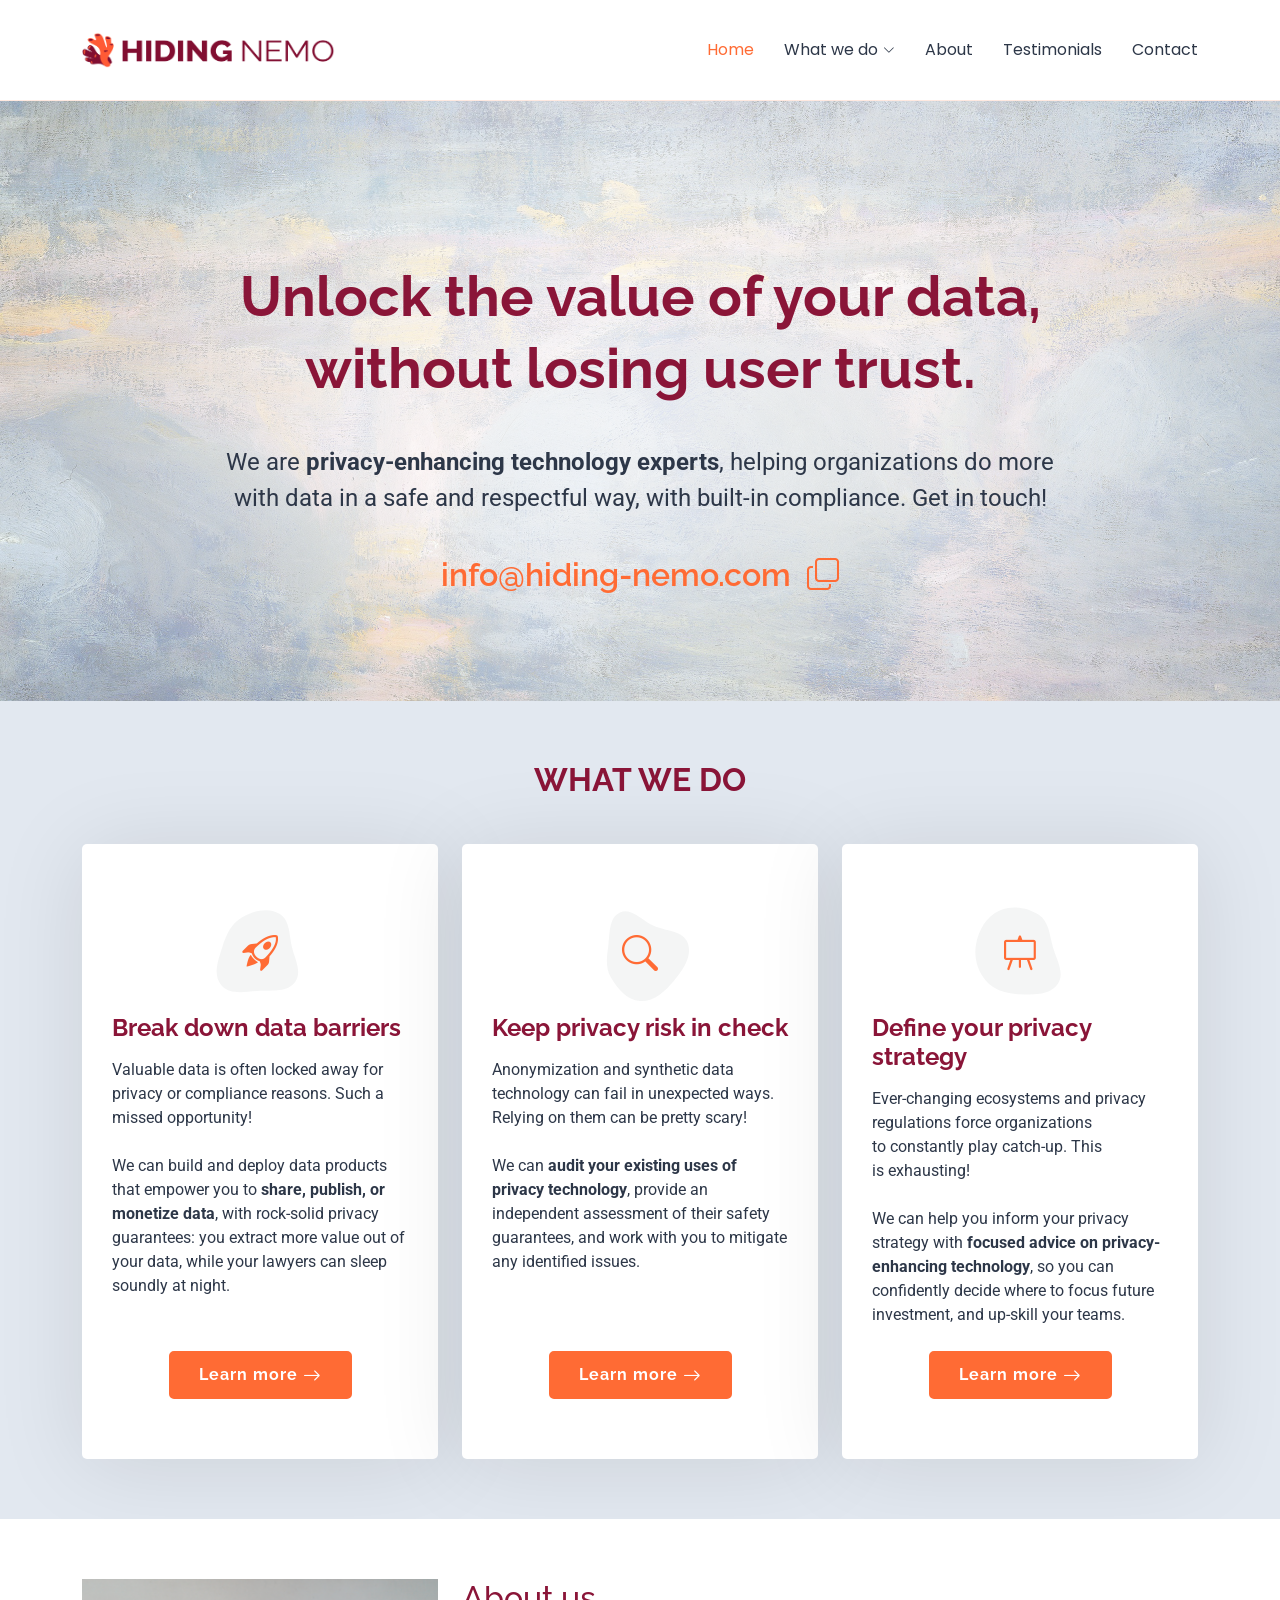
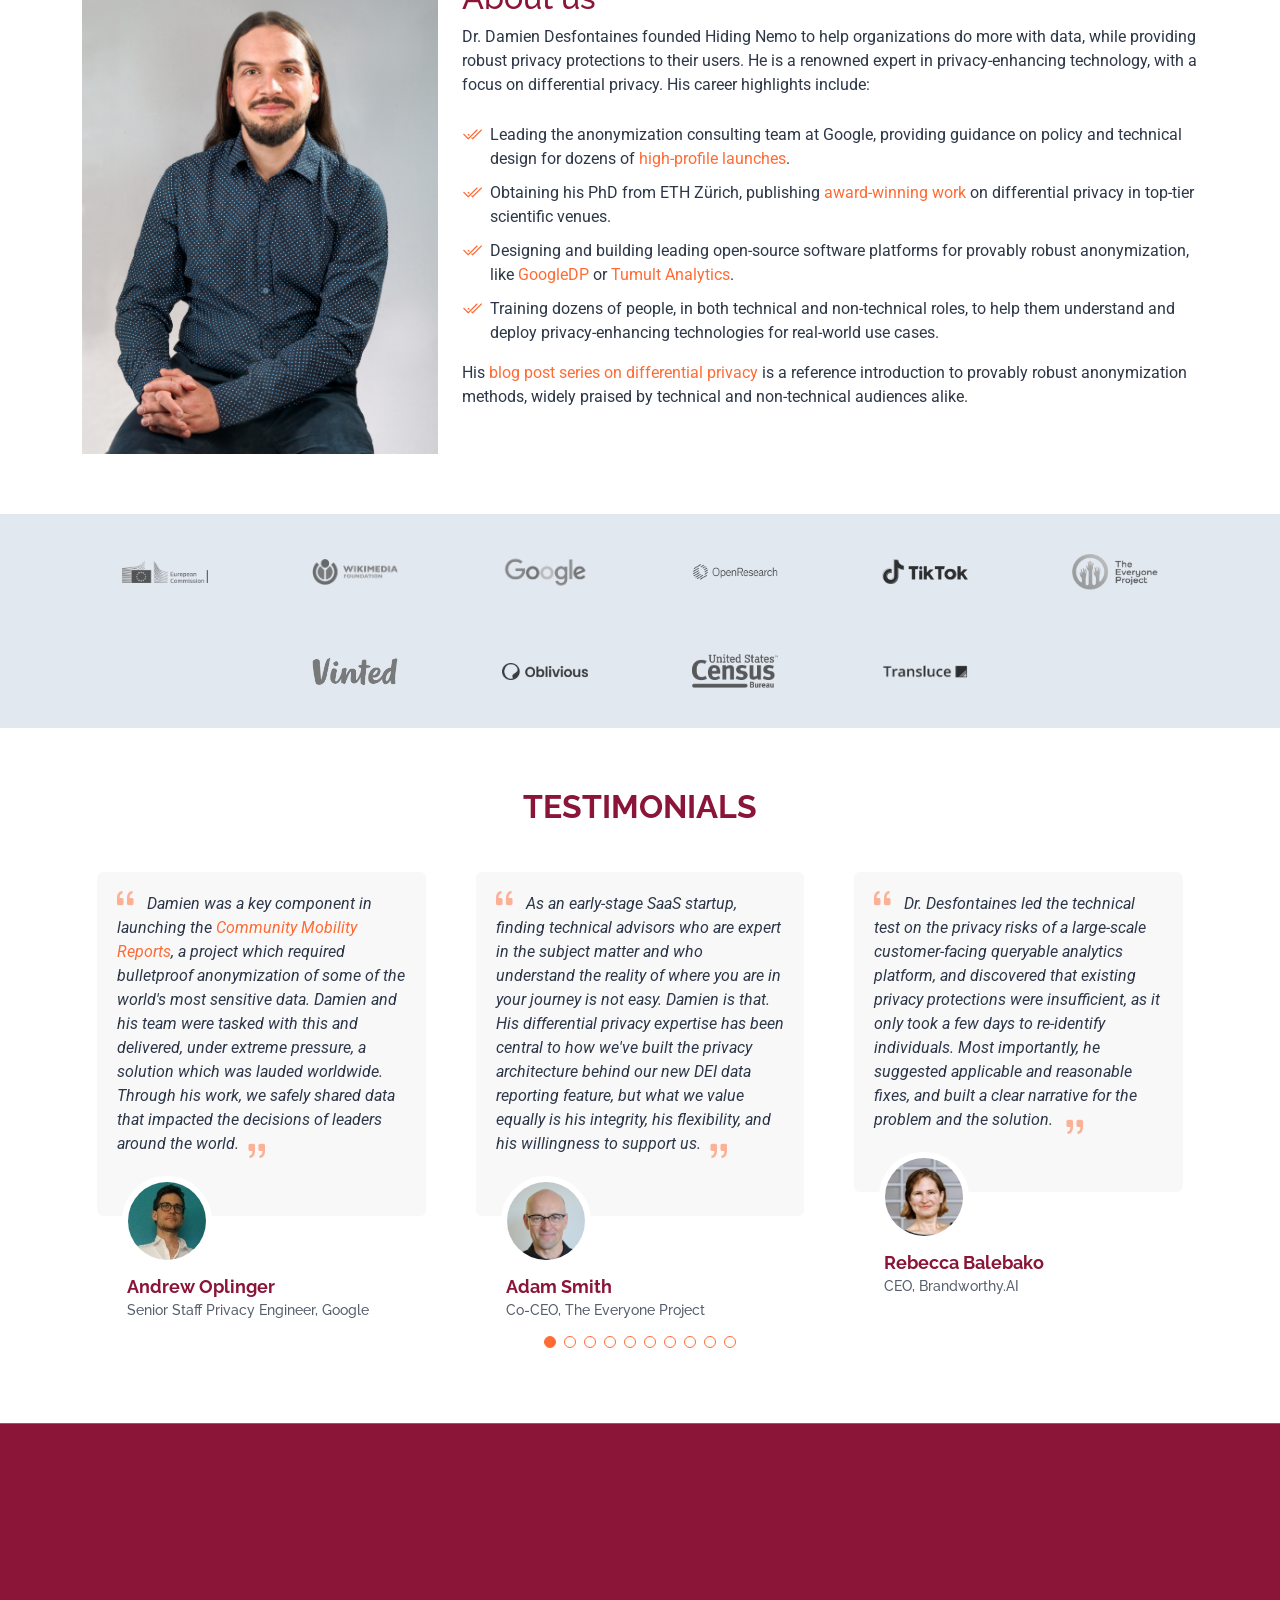
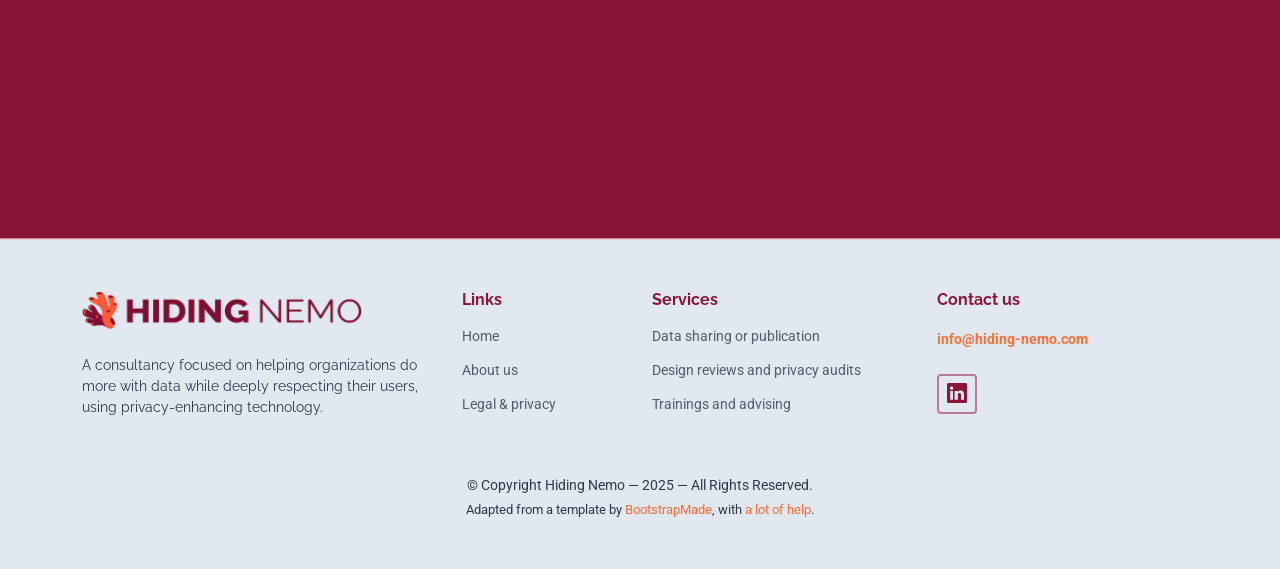
==== commit 8ead208b: "openresearch testimonial, more logos" ====
--- a/index.html
+++ b/index.html
@@ -60,7 +60,7 @@
           <li class="dropdown"><a href="#services"><span>What we do</span> <i class="bi bi-chevron-down toggle-dropdown"></i></a>
             <ul>
               <li><a href="building.html">Data sharing or publication</a></li>
-              <li><a href="auditing.html">Design reviews and code audits</a></li>
+              <li><a href="auditing.html">Design reviews and privacy audits</a></li>
               <li><a href="advising.html">Trainings and advising</a></li>
             </ul>
           </li>
@@ -305,11 +305,35 @@
         <div class="row gy-4 justify-content-center">
 
           <div class="col-xl-2 col-md-3 col-6 client-logo">
+            <img src="assets/img/clients/ec.png" class="img-fluid" alt="European Commission logo">
+          </div><!-- End Client Item -->
+
+          <div class="col-xl-2 col-md-3 col-6 client-logo">
+            <img src="assets/img/clients/wmf.png" class="img-fluid" alt="Wikimedia Foundation logo">
+          </div><!-- End Client Item -->
+
+          <div class="col-xl-2 col-md-3 col-6 client-logo">
             <img src="assets/img/clients/google.png" class="img-fluid" alt="Google logo">
           </div><!-- End Client Item -->
 
           <div class="col-xl-2 col-md-3 col-6 client-logo">
-            <img src="assets/img/clients/wmf.png" class="img-fluid" alt="Wikimedia Foundation logo">
+            <img src="assets/img/clients/openresearch.png" class="img-fluid" alt="OpenResearch logo">
+          </div><!-- End Client Item -->
+
+          <div class="col-xl-2 col-md-3 col-6 client-logo">
+            <img src="assets/img/clients/tiktok.png" class="img-fluid" alt="TikTok logo">
+          </div><!-- End Client Item -->
+
+          <div class="col-xl-2 col-md-3 col-6 client-logo">
+            <img src="assets/img/clients/tep.png" class="img-fluid" alt="The Everyone Project logo">
+          </div><!-- End Client Item -->
+
+          <div class="col-xl-2 col-md-3 col-6 client-logo">
+            <img src="assets/img/clients/vinted.png" class="img-fluid" alt="Vinted logo">
+          </div><!-- End Client Item -->
+
+          <div class="col-xl-2 col-md-3 col-6 client-logo">
+            <img src="assets/img/clients/oblivious.png" class="img-fluid" alt="Oblivious logo">
           </div><!-- End Client Item -->
 
           <div class="col-xl-2 col-md-3 col-6 client-logo">
@@ -317,15 +341,7 @@
           </div><!-- End Client Item -->
 
           <div class="col-xl-2 col-md-3 col-6 client-logo">
-            <img src="assets/img/clients/vinted.png" class="img-fluid" alt="Vinted logo">
-          </div><!-- End Client Item -->
-
-          <div class="col-xl-2 col-md-3 col-6 client-logo">
-            <img src="assets/img/clients/tep.png" class="img-fluid" alt="The Everyone Project logo">
-          </div><!-- End Client Item -->
-
-          <div class="col-xl-2 col-md-3 col-6 client-logo">
-            <img src="assets/img/clients/oblivious.png" class="img-fluid" alt="Oblivious logo">
+            <img src="assets/img/clients/transluce.png" class="img-fluid" alt="Transluce logo">
           </div><!-- End Client Item -->
 
           <!--
@@ -457,6 +473,26 @@
 
             <div class="swiper-slide">
               <div class="testimonial-item">
+              <p>
+              <i class=" bi bi-quote quote-icon-left"></i>
+              <span>Damien and <a href="https://rocher.lc/">Luc</a> helped us
+                prepare for the public release of a
+                <a href="https://data.openresearchlab.org/">high-profile survey dataset</a>
+                by conducting a hands-on analysis of re-identification risk:
+                they mapped, quantified, and tested realistic pathways through
+                which participants could potentially be identified. This
+                directly informed decisions about what data we could responsibly
+                make public. They were exceptionally thoughtful, rigorous, and
+                effective collaborators.</span><i class="bi bi-quote quote-icon-right"></i>
+                </p>
+                <img src="assets/img/testimonials/patrick.jpeg" class="testimonial-img" alt="">
+                <h3>Patrick Krause</h3>
+                <h4>Data Director, OpenResearch</h4>
+              </div>
+            </div><!-- End testimonial item -->
+
+            <div class="swiper-slide">
+              <div class="testimonial-item">
                 <p>
                   <i class="bi bi-quote quote-icon-left"></i>
                   <span>Damien has the perfect mixture of deep technical
@@ -616,7 +652,7 @@
           <h4>Services</h4>
           <ul>
             <li><a href="building.html">Data sharing or publication</a></li>
-            <li><a href="auditing.html">Design reviews and code audits</a></li>
+            <li><a href="auditing.html">Design reviews and privacy audits</a></li>
             <li><a href="advising.html">Trainings and advising</a></li>
           </ul>
         </div>
